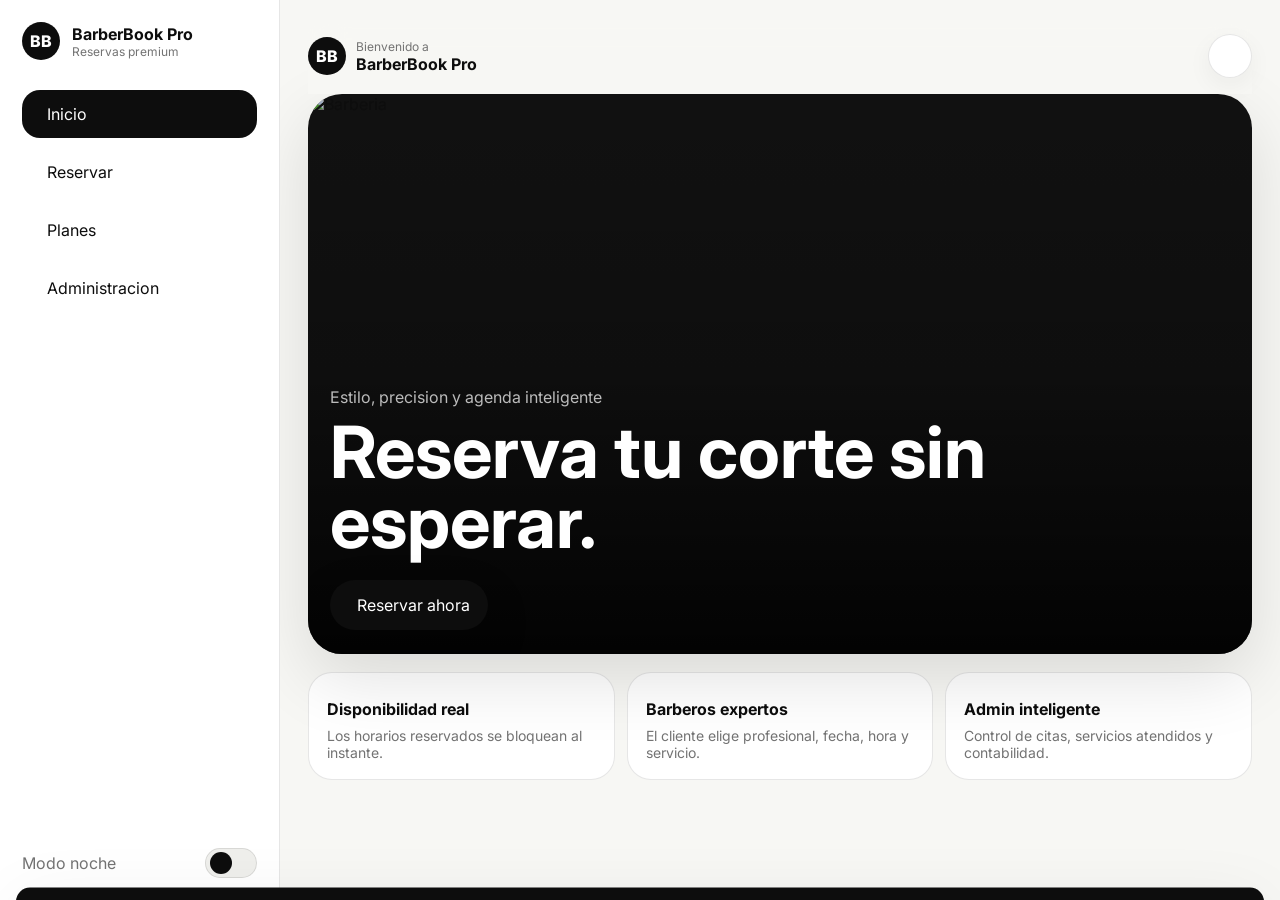
==== index.html @ 41a60caa "Add files via upload" ====
<!doctype html>
<html lang="es">
  <head>
    <meta charset="UTF-8" />
    <meta name="viewport" content="width=device-width, initial-scale=1.0" />
    <title>BarberBook Pro</title>
    <link rel="preconnect" href="https://fonts.googleapis.com" />
    <link rel="preconnect" href="https://fonts.gstatic.com" crossorigin />
    <link href="https://fonts.googleapis.com/css2?family=Inter:wght@400;500;600;700;800&display=swap" rel="stylesheet" />
    <link rel="stylesheet" href="styles.css" />
  </head>
  <body>
    <div class="app-shell">
      <aside class="side-menu" id="sideMenu" aria-label="Menu principal">
        <div class="brand-row">
          <div class="brand-mark" id="menuLogo">BB</div>
          <div>
            <strong id="menuShopName">BarberBook Pro</strong>
            <span>Reservas premium</span>
          </div>
        </div>
        <nav class="nav-panel active" id="mainNav">
          <button class="menu-link active" data-view="home"><i data-lucide="home"></i><span>Inicio</span></button>
          <button class="menu-link" data-view="booking"><i data-lucide="calendar-check"></i><span>Reservar</span></button>
          <button class="menu-link" data-view="plans"><i data-lucide="gem"></i><span>Planes</span></button>
          <button class="menu-link" data-view="admin"><i data-lucide="layout-dashboard"></i><span>Administracion</span></button>
        </nav>
        <nav class="nav-panel admin-nav" id="adminNav">
          <button class="menu-link back-link" id="backFromAdmin" type="button"><i data-lucide="arrow-left"></i><span>Regresar</span></button>
          <button class="admin-tab active" data-admin="dashboard"><i data-lucide="activity"></i><span>Resumen</span></button>
          <button class="admin-tab" data-admin="appointments"><i data-lucide="calendar-days"></i><span>Citas</span></button>
          <button class="admin-tab" data-admin="professionals"><i data-lucide="users"></i><span>Profesionales</span></button>
          <button class="admin-tab" data-admin="services"><i data-lucide="scissors"></i><span>Servicios</span></button>
          <button class="admin-tab" data-admin="branding"><i data-lucide="paintbrush"></i><span>Personalizacion</span></button>
        </nav>
        <div class="theme-box">
          <span>Modo noche</span>
          <label class="switch">
            <input id="themeToggle" type="checkbox" />
            <b></b>
          </label>
        </div>
      </aside>

      <div class="overlay" id="overlay"></div>

      <main class="main">
        <header class="topbar">
          <button class="icon-btn" id="openMenu" aria-label="Abrir menu"><i data-lucide="menu"></i></button>
          <div class="top-brand">
            <div class="mini-logo" id="topLogo">BB</div>
            <div>
              <span>Bienvenido a</span>
              <strong id="topShopName">BarberBook Pro</strong>
            </div>
          </div>
          <button class="icon-btn" id="goAdmin" aria-label="Administracion"><i data-lucide="bell"></i><em id="notifDot"></em></button>
        </header>

        <section class="view active" id="homeView">
          <div class="hero">
            <img id="heroImage" src="https://images.unsplash.com/photo-1621605815971-fbc98d665033?auto=format&fit=crop&w=1100&q=80" alt="Barberia" />
            <div class="hero-content">
              <p id="heroKicker">Estilo, precision y agenda inteligente</p>
              <h1 id="heroTitle">Reserva tu corte sin esperar.</h1>
              <button class="pill-btn primary" data-view="booking"><i data-lucide="scissors"></i>Reservar ahora</button>
            </div>
          </div>

          <div class="quick-grid">
            <article>
              <i data-lucide="clock-3"></i>
              <strong>Disponibilidad real</strong>
              <span>Los horarios reservados se bloquean al instante.</span>
            </article>
            <article>
              <i data-lucide="user-round-check"></i>
              <strong>Barberos expertos</strong>
              <span>El cliente elige profesional, fecha, hora y servicio.</span>
            </article>
            <article>
              <i data-lucide="chart-no-axes-combined"></i>
              <strong>Admin inteligente</strong>
              <span>Control de citas, servicios atendidos y contabilidad.</span>
            </article>
          </div>

        </section>

        <section class="view" id="bookingView">
          <div class="section-head">
            <div>
              <span>Reserva mobile-first</span>
              <h2>Agenda tu cita</h2>
            </div>
            <button class="ghost-btn" id="resetBooking"><i data-lucide="rotate-ccw"></i>Reiniciar</button>
          </div>

          <div class="stepper" id="stepper">
            <span class="done">1</span><span>2</span><span>3</span><span>4</span>
          </div>

          <div class="booking-panel">
            <div class="booking-step active" data-step="1">
              <h3>Elige tu barbero</h3>
              <div class="barber-list" id="barberList"></div>
            </div>

            <div class="booking-step" data-step="2">
              <h3>Elige fecha y hora disponible</h3>
              <div class="date-strip" id="dateStrip"></div>
              <div class="time-grid" id="timeGrid"></div>
            </div>

            <div class="booking-step" data-step="3">
              <h3>Selecciona el servicio</h3>
              <div class="service-list" id="serviceList"></div>
            </div>

            <div class="booking-step" data-step="4">
              <h3>Confirma tus datos</h3>
              <form class="client-form" id="bookingForm">
                <label>Nombre completo<input id="customerName" required autocomplete="name" /></label>
                <label>Numero de celular<input id="customerPhone" required autocomplete="tel" inputmode="tel" /></label>
                <button class="pill-btn primary wide" type="submit"><i data-lucide="calendar-check"></i>Confirmar reserva</button>
              </form>
              <div class="summary-card" id="bookingSummary"></div>
            </div>
          </div>
          <div class="booking-actions">
            <button class="ghost-btn" id="prevStep" type="button"><i data-lucide="arrow-left"></i>Atras</button>
            <button class="pill-btn primary" id="nextStep" type="button">Continuar<i data-lucide="arrow-right"></i></button>
          </div>
        </section>

        <section class="view" id="plansView">
          <section class="plans-section premium-plans">
            <div class="section-head">
              <div>
                <span>Planes para barberias</span>
                <h2>Elige como quieres crecer</h2>
              </div>
            </div>
            <div class="plans-grid">
              <article class="plan-card platinum">
                <div class="plan-badge">Platino mensual</div>
                <div class="plan-top">
                  <span>Mensual</span>
                  <strong>$120.000 COP</strong>
                  <small>por mes</small>
                </div>
                <p>Ideal para empezar rapido, validar el sistema y mantener soporte continuo sin una inversion alta inicial.</p>
                <ul>
                  <li>Reservas online con bloqueo automatico.</li>
                  <li>Panel administrativo responsive.</li>
                  <li>Personalizacion de nombre, logo e imagenes.</li>
                  <li>Actualizaciones y mejoras incluidas.</li>
                </ul>
                <button class="pill-btn primary wide"><i data-lucide="credit-card"></i>Elegir mensual</button>
              </article>
              <article class="plan-card gold featured">
                <div class="plan-badge">Oro premium</div>
                <div class="plan-top">
                  <span>Pago unico</span>
                  <strong>$2.200.000 COP</strong>
                  <small>licencia de implementacion</small>
                </div>
                <p>Para barberias que quieren una presencia propia, mas solida y con mayor sensacion de producto exclusivo.</p>
                <ul>
                  <li>Implementacion personalizada para la marca.</li>
                  <li>Base Supabase configurada y lista para operar.</li>
                  <li>Experiencia premium con modo claro y noche.</li>
                  <li>Mayor control del sistema y entrega completa.</li>
                </ul>
                <button class="pill-btn primary wide"><i data-lucide="gem"></i>Elegir pago unico</button>
              </article>
            </div>
          </section>
        </section>

        <section class="view" id="adminView">
          <div class="admin-layout">
            <div class="admin-content">
              <form class="panel admin-login" id="adminLoginForm">
                <h3>Acceso administrador</h3>
                <label>Email<input id="adminEmail" type="email" autocomplete="email" /></label>
                <label>Contrasena
                  <span class="password-field">
                    <input id="adminPassword" type="password" autocomplete="current-password" />
                    <button class="password-toggle" id="toggleAdminPassword" type="button" aria-label="Ver contrasena"><i data-lucide="eye"></i></button>
                  </span>
                </label>
                <button class="pill-btn primary" type="submit"><i data-lucide="log-in"></i>Entrar</button>
                <button class="ghost-btn" id="adminLogout" type="button"><i data-lucide="log-out"></i>Salir</button>
                <p class="auth-hint" id="adminAuthHint"></p>
              </form>
              <div class="admin-lock panel" id="adminLock">
                <i data-lucide="lock-keyhole"></i>
                <strong>Crea el jefe o inicia sesion</strong>
                <span>Si esta barberia aun no tiene jefe, este formulario crea el primero. Si ya existe, solo permite iniciar sesion.</span>
              </div>

              <div class="admin-secure" id="adminSecure">
              <div class="admin-screen active" id="dashboardAdmin">
                <div class="panel dashboard-filters">
                  <div class="panel-head">
                    <div>
                      <span>Rango contable</span>
                      <h3>Resumen financiero</h3>
                    </div>
                  </div>
                  <div class="admin-tools accounting-tools">
                    <select id="accountingRange">
                      <option value="today">Hoy</option>
                      <option value="yesterday">Ayer</option>
                      <option value="7">Ultimos 7 dias</option>
                      <option value="15">Ultimos 15 dias</option>
                      <option value="month">Este mes</option>
                      <option value="year">Este ano</option>
                      <option value="custom">Dia especifico</option>
                    </select>
                    <input id="accountingDate" type="date" />
                    <select id="accountingFilter"></select>
                  </div>
                </div>
                <div class="metrics" id="metrics"></div>
                <div class="panel">
                  <div class="panel-head">
                    <h3>Contabilidad por barbero</h3>
                  </div>
                  <div class="table-wrap">
                    <table>
                      <thead><tr><th>Barbero</th><th>Atendidas</th><th>Ingresos</th><th>Descuentos</th><th>Liquidado</th><th>Neto</th><th>Acciones</th></tr></thead>
                      <tbody id="accountingRows"></tbody>
                    </table>
                  </div>
                </div>
              </div>

              <div class="admin-screen" id="appointmentsAdmin">
                <div class="panel">
                  <div class="panel-head">
                    <h3>Citas agendadas</h3>
                    <button class="ghost-btn" id="seedNotification"><i data-lucide="sparkles"></i>Simular notificacion</button>
                  </div>
                  <div class="admin-tools">
                    <label class="search-field"><i data-lucide="search"></i><input id="appointmentSearch" placeholder="Buscar cliente, celular o servicio" /></label>
                    <select id="appointmentProfessionalFilter"></select>
                    <select id="appointmentStatusFilter"></select>
                    <span class="tool-pill" id="appointmentCount"><i data-lucide="star"></i>0 citas</span>
                  </div>
                  <div class="appointment-list" id="appointmentList"></div>
                </div>
              </div>

              <div class="admin-screen" id="professionalsAdmin">
                <div class="panel-head admin-module-head">
                  <div>
                    <span>Equipo y disponibilidad</span>
                    <h3>Profesionales</h3>
                  </div>
                  <button class="pill-btn primary" id="openProfessionalModal" type="button"><i data-lucide="user-plus"></i>Agregar profesional</button>
                </div>
                <div class="admin-tools">
                  <label class="search-field"><i data-lucide="search"></i><input id="professionalSearch" placeholder="Buscar profesional o especialidad" /></label>
                  <span class="tool-pill" id="professionalCount">0 activos</span>
                </div>
                <div class="data-list" id="professionalRows"></div>
              </div>

              <div class="admin-screen" id="servicesAdmin">
                <div class="panel-head admin-module-head">
                  <div>
                    <span>Catalogo premium</span>
                    <h3>Servicios</h3>
                  </div>
                  <button class="pill-btn primary" id="openServiceModal" type="button"><i data-lucide="plus"></i>Agregar servicio</button>
                </div>
                <div class="admin-tools">
                  <label class="search-field"><i data-lucide="search"></i><input id="serviceSearch" placeholder="Buscar servicio o precio" /></label>
                  <span class="tool-pill" id="serviceCount">0 servicios</span>
                </div>
                <div class="data-list" id="serviceRows"></div>
              </div>

              <div class="admin-screen" id="brandingAdmin">
                <form class="panel form-grid" id="brandingForm">
                  <h3>Personalizar barberia alquilada</h3>
                  <label>Nombre de barberia<input id="brandName" required /></label>
                  <label>Texto principal<input id="brandHeroTitle" required /></label>
                  <label class="file-drop brand-file"><input id="brandLogoFile" type="file" accept="image/*" /><span><img id="brandLogoPreview" alt="Preview logo" /><i data-lucide="badge-info"></i><b>Subir logo</b><small>PNG, JPG o WebP</small></span></label>
                  <label class="file-drop brand-file wide-preview"><input id="brandHeroFile" type="file" accept="image/*" /><span><img id="brandHeroPreview" alt="Preview portada" /><i data-lucide="image-plus"></i><b>Subir portada</b><small>Imagen principal de la barberia</small></span></label>
                  <label class="file-drop brand-file wide-preview"><input id="brandPromoFile" type="file" accept="image/*" /><span><img id="brandPromoPreview" alt="Preview promo" /><i data-lucide="sparkles"></i><b>Subir promo</b><small>Banner para campanas</small></span></label>
                  <button class="pill-btn primary" type="submit"><i data-lucide="upload-cloud"></i>Guardar personalizacion</button>
                </form>
                <div class="upload-map">
                  <article><i data-lucide="badge-info"></i><strong>Logo</strong><span>Aparece en barra superior, menu lateral y pantalla inicial.</span></article>
                  <article><i data-lucide="image"></i><strong>Portada</strong><span>Imagen grande del inicio, ideal para mostrar el ambiente.</span></article>
                  <article><i data-lucide="badge-percent"></i><strong>Promo</strong><span>Reservada para banners y campanas futuras.</span></article>
                </div>
              </div>
              </div>
            </div>
          </div>
        </section>

        <div class="toast" id="toast"></div>
        <div class="reservation-alert" id="reservationAlert">
          <div>
            <span>Nueva reserva</span>
            <strong id="reservationAlertTitle">Cita recibida</strong>
          </div>
          <button class="ghost-btn" id="viewNewReservation" type="button"><i data-lucide="eye"></i>Ver reserva</button>
          <button class="icon-btn" id="stopReservationAlert" type="button" aria-label="Detener alerta"><i data-lucide="bell-off"></i></button>
        </div>
        <div class="loader-layer" id="loaderLayer">
          <div class="loader-card">
            <span class="loader-ring"></span>
            <strong>Guardando reserva</strong>
            <small>Estamos bloqueando tu horario en tiempo real.</small>
          </div>
        </div>
        <div class="success-layer" id="successLayer">
          <div class="success-card">
            <span class="success-check"><i data-lucide="check"></i></span>
            <strong>Reserva confirmada</strong>
            <small>Tu cita quedo agendada correctamente.</small>
            <button class="pill-btn primary" id="closeSuccess" type="button">Listo</button>
          </div>
        </div>
        <div class="success-layer" id="conflictLayer">
          <div class="success-card conflict-card">
            <span class="success-check conflict-icon"><i data-lucide="clock-alert"></i></span>
            <strong>Horario reservado</strong>
            <small>Lo sentimos, ese horario acaba de ser reservado por otro cliente en este mismo momento.</small>
            <button class="pill-btn primary" id="closeConflict" type="button">Elegir otro horario</button>
          </div>
        </div>
        <div class="modal-layer" id="professionalModal">
          <form class="modal-card form-grid" id="professionalForm">
            <div class="modal-head">
              <div><span>Profesional</span><h3 id="professionalModalTitle">Agregar profesional</h3></div>
              <button class="icon-btn" type="button" data-close-modal="professionalModal" aria-label="Cerrar"><i data-lucide="x"></i></button>
            </div>
            <input type="hidden" id="professionalId" />
            <label>Nombre<input id="professionalName" required /></label>
            <label>Especialidad<input id="professionalRole" required /></label>
            <label class="file-drop"><input id="professionalPhotoFile" type="file" accept="image/*" /><span><i data-lucide="camera"></i><b>Subir foto</b><small>Desde tu computador</small></span></label>
            <label>Foto URL<input id="professionalPhoto" placeholder="Opcional si no subes archivo" /></label>
            <div class="availability-box">
              <strong>Dias disponibles</strong>
              <div class="weekday-grid" id="professionalWeekdays">
                <label><input type="checkbox" value="1" checked />Lun</label>
                <label><input type="checkbox" value="2" checked />Mar</label>
                <label><input type="checkbox" value="3" checked />Mie</label>
                <label><input type="checkbox" value="4" checked />Jue</label>
                <label><input type="checkbox" value="5" checked />Vie</label>
                <label><input type="checkbox" value="6" checked />Sab</label>
                <label><input type="checkbox" value="0" />Dom</label>
              </div>
            </div>
            <label>Hora inicio<input id="professionalStartTime" type="time" value="09:00" required /></label>
            <label>Hora fin<input id="professionalEndTime" type="time" value="18:30" required /></label>
            <button class="pill-btn primary" type="submit"><i data-lucide="save"></i>Guardar profesional</button>
          </form>
        </div>
        <div class="modal-layer" id="serviceModal">
          <form class="modal-card form-grid" id="serviceForm">
            <div class="modal-head">
              <div><span>Servicio</span><h3 id="serviceModalTitle">Agregar servicio</h3></div>
              <button class="icon-btn" type="button" data-close-modal="serviceModal" aria-label="Cerrar"><i data-lucide="x"></i></button>
            </div>
            <input type="hidden" id="serviceId" />
            <label>Servicio<input id="serviceName" required /></label>
            <label>Duracion minutos<input id="serviceDuration" type="number" min="10" step="5" required /></label>
            <label>Precio COP<input id="servicePrice" type="number" min="0" step="1000" required /></label>
            <button class="pill-btn primary" type="submit"><i data-lucide="save"></i>Guardar servicio</button>
          </form>
        </div>
        <div class="modal-layer" id="appointmentDetailModal">
          <div class="modal-card appointment-detail-card">
            <div class="modal-head">
              <div><span>Detalle de reserva</span><h3 id="appointmentDetailTitle">Servicio agendado</h3></div>
              <button class="icon-btn" type="button" data-close-modal="appointmentDetailModal" aria-label="Cerrar"><i data-lucide="x"></i></button>
            </div>
            <div id="appointmentDetailBody"></div>
          </div>
        </div>
        <div class="modal-layer" id="settlementModal">
          <form class="modal-card form-grid settlement-card" id="settlementForm">
            <div class="modal-head">
              <div><span>Cuenta del barbero</span><h3 id="settlementTitle">Registrar movimiento</h3></div>
              <button class="icon-btn" type="button" data-close-modal="settlementModal" aria-label="Cerrar"><i data-lucide="x"></i></button>
            </div>
            <input type="hidden" id="settlementProfessionalId" />
            <input type="hidden" id="settlementType" />
            <div class="settlement-summary" id="settlementSummary"></div>
            <label>Monto COP<input id="settlementAmount" type="number" min="0" step="1000" required /></label>
            <label>Nota<input id="settlementNote" placeholder="Motivo del descuento o liquidacion" /></label>
            <button class="pill-btn primary" type="submit"><i data-lucide="save"></i>Guardar movimiento</button>
          </form>
        </div>
      </main>
    </div>

    <script src="https://unpkg.com/@supabase/supabase-js@2"></script>
    <script src="https://unpkg.com/lucide@latest"></script>
    <script src="app.js"></script>
  </body>
</html>
---- styles.css ----
:root {
  color-scheme: light;
  --bg: #f7f7f4;
  --panel: #ffffff;
  --panel-2: #efefec;
  --text: #0d0d0d;
  --muted: #737373;
  --line: rgba(13, 13, 13, 0.1);
  --accent: #0d0d0d;
  --accent-text: #ffffff;
  --danger: #e5484d;
  --ok: #16a34a;
  --premium: #10b981;
  --shadow: 0 24px 70px rgba(0, 0, 0, 0.12);
}

[data-theme="dark"] {
  color-scheme: dark;
  --bg: #070707;
  --panel: #101010;
  --panel-2: #191919;
  --text: #f8f8f4;
  --muted: #a6a6a6;
  --line: rgba(255, 255, 255, 0.11);
  --accent: #ffffff;
  --accent-text: #090909;
  --shadow: 0 24px 70px rgba(0, 0, 0, 0.45);
  --premium: #34d399;
}

* { box-sizing: border-box; }
html { scroll-behavior: smooth; }
body {
  margin: 0;
  font-family: Inter, system-ui, -apple-system, Segoe UI, sans-serif;
  background: var(--bg);
  color: var(--text);
  overflow-x: hidden;
}

body.client-page [data-view="admin"],
body.client-page #adminView,
body.client-page #adminNav,
body.client-page #reservationAlert {
  display: none !important;
}

body.admin-page #homeView,
body.admin-page #bookingView,
body.admin-page #plansView,
body.admin-page #mainNav,
body.admin-page #adminLoginForm,
body.admin-page #adminLock {
  display: none !important;
}

body.admin-page #adminNav {
  display: grid !important;
  opacity: 1;
  transform: none;
  pointer-events: auto;
}

button, input, select { font: inherit; }
button { cursor: pointer; }
img { max-width: 100%; display: block; }

.app-shell { min-height: 100vh; }
.main {
  min-height: 100vh;
  padding: 16px;
  transition: transform 0.35s ease;
  min-width: 0;
}

.topbar {
  position: sticky;
  top: 0;
  z-index: 20;
  display: flex;
  align-items: center;
  justify-content: space-between;
  padding: 10px 0 16px;
  background: color-mix(in srgb, var(--bg) 88%, transparent);
  backdrop-filter: blur(18px);
  min-width: 0;
}

.top-brand { display: flex; gap: 10px; align-items: center; min-width: 0; }
.top-brand span, .brand-row span, .section-head span, .admin-title span { display: block; color: var(--muted); font-size: 12px; }
.top-brand strong, .brand-row strong { display: block; white-space: nowrap; overflow: hidden; text-overflow: ellipsis; max-width: 190px; }

.mini-logo, .brand-mark {
  width: 38px;
  height: 38px;
  border-radius: 50%;
  display: grid;
  place-items: center;
  background: var(--accent);
  color: var(--accent-text);
  font-weight: 800;
  overflow: hidden;
}
.mini-logo img, .brand-mark img { width: 100%; height: 100%; object-fit: cover; }

.icon-btn {
  width: 44px;
  height: 44px;
  border: 1px solid var(--line);
  border-radius: 50%;
  background: var(--panel);
  color: var(--text);
  display: grid;
  place-items: center;
  position: relative;
  box-shadow: 0 8px 25px rgba(0, 0, 0, 0.05);
}
.icon-btn em {
  position: absolute;
  right: 9px;
  top: 9px;
  width: 8px;
  height: 8px;
  border-radius: 50%;
  background: var(--danger);
  display: none;
}
.icon-btn.has-alert em { display: block; }

.side-menu {
  position: fixed;
  inset: 0 auto 0 0;
  z-index: 50;
  width: min(84vw, 330px);
  padding: 22px;
  background: var(--panel);
  border-right: 1px solid var(--line);
  transform: translateX(-105%);
  transition: transform 0.38s cubic-bezier(.2,.9,.2,1);
  box-shadow: var(--shadow);
}
.side-menu.open { transform: translateX(0); }
.brand-row { display: flex; gap: 12px; align-items: center; margin-bottom: 30px; }
.side-menu nav { display: grid; gap: 10px; }
.nav-panel {
  grid-template-columns: 1fr;
  opacity: 0;
  transform: translateY(8px);
  pointer-events: none;
  transition: opacity .28s ease, transform .28s ease;
  display: none !important;
}
.nav-panel.active {
  display: grid !important;
  opacity: 1;
  transform: none;
  pointer-events: auto;
  animation: navFade .28s ease both;
}
@keyframes navFade {
  from { opacity: 0; transform: translateY(8px); }
  to { opacity: 1; transform: none; }
}
.back-link {
  border-color: var(--line);
  margin-bottom: 10px;
}
.menu-link, .admin-tab {
  min-height: 48px;
  border: 1px solid transparent;
  border-radius: 18px;
  background: transparent;
  color: var(--text);
  display: flex;
  align-items: center;
  gap: 10px;
  padding: 0 14px;
  transition: transform .2s ease, background .2s ease, border-color .2s ease;
}
.menu-link:hover, .admin-tab:hover { transform: translateX(3px); background: var(--panel-2); }
.menu-link.active, .admin-tab.active { background: var(--accent); color: var(--accent-text); }
.theme-box {
  position: absolute;
  left: 22px;
  right: 22px;
  bottom: 22px;
  display: flex;
  align-items: center;
  justify-content: space-between;
  color: var(--muted);
}
.switch input { display: none; }
.switch b {
  width: 52px;
  height: 30px;
  border-radius: 99px;
  display: block;
  background: var(--panel-2);
  border: 1px solid var(--line);
  position: relative;
}
.switch b::after {
  content: "";
  position: absolute;
  width: 22px;
  height: 22px;
  border-radius: 50%;
  top: 3px;
  left: 4px;
  background: var(--accent);
  transition: transform .25s ease;
}
.switch input:checked + b::after { transform: translateX(20px); }
.overlay {
  position: fixed;
  inset: 0;
  z-index: 40;
  background: rgba(0, 0, 0, .4);
  opacity: 0;
  pointer-events: none;
  transition: opacity .25s ease;
}
.overlay.show { opacity: 1; pointer-events: auto; }

.view { display: none; animation: rise .42s ease both; }
.view.active { display: block; }
@keyframes rise { from { opacity: 0; transform: translateY(12px); } to { opacity: 1; transform: none; } }

.hero {
  min-height: min(68vh, 680px);
  border-radius: 34px;
  overflow: hidden;
  position: relative;
  background: #111;
  box-shadow: var(--shadow);
}
.hero img { width: 100%; height: 100%; min-height: min(68vh, 680px); object-fit: cover; opacity: .78; }
.hero::after {
  content: "";
  position: absolute;
  inset: 0;
  background: linear-gradient(to top, rgba(0,0,0,.84), rgba(0,0,0,.18), transparent);
}
.hero-content {
  position: absolute;
  z-index: 2;
  left: 22px;
  right: 22px;
  bottom: 24px;
  color: #fff;
}
.hero-content p { margin: 0 0 10px; color: rgba(255,255,255,.72); }
.hero h1 { font-size: clamp(38px, 12vw, 72px); line-height: .98; margin: 0 0 22px; letter-spacing: 0; max-width: 680px; }

.pill-btn, .ghost-btn {
  min-height: 50px;
  border: 0;
  border-radius: 999px;
  padding: 0 18px;
  display: inline-flex;
  align-items: center;
  justify-content: center;
  gap: 9px;
  transition: transform .2s ease, box-shadow .2s ease, opacity .2s ease;
  white-space: nowrap;
}
.pill-btn:hover, .ghost-btn:hover, .icon-btn:hover { transform: translateY(-2px); }
.pill-btn.primary { background: var(--accent); color: var(--accent-text); box-shadow: 0 18px 45px rgba(0,0,0,.18); }
.ghost-btn { background: var(--panel); color: var(--text); border: 1px solid var(--line); }
.wide { width: 100%; }

.quick-grid {
  display: grid;
  gap: 12px;
  margin: 18px 0;
}
.quick-grid article, .panel, .booking-panel, .upload-map article, .summary-card, .plan-card {
  background: var(--panel);
  border: 1px solid var(--line);
  border-radius: 24px;
  padding: 18px;
}
.quick-grid article {
  display: grid;
  gap: 8px;
}
.quick-grid i { color: var(--muted); }
.quick-grid span, .summary-card, .data-list span, .appointment-list span { color: var(--muted); font-size: 14px; }

.section-head, .panel-head {
  display: flex;
  align-items: center;
  justify-content: space-between;
  gap: 12px;
  margin-bottom: 16px;
}
h2, h3 { margin: 0; letter-spacing: 0; }
h2 { font-size: clamp(28px, 7vw, 46px); }
h3 { font-size: 18px; }

.plans-section {
  margin: 28px 0 8px;
}
.premium-plans {
  min-height: calc(100vh - 120px);
  border: 1px solid rgba(70, 110, 255, .28);
  border-radius: 34px;
  padding: clamp(18px, 4vw, 34px);
  background:
    radial-gradient(circle at 18% -8%, rgba(0, 229, 255, .22), transparent 30%),
    radial-gradient(circle at 100% 12%, rgba(124, 58, 237, .26), transparent 28%),
    linear-gradient(135deg, #070b22, #0b102d 48%, #050712);
  box-shadow: 0 34px 110px rgba(0, 0, 0, .34);
  overflow: hidden;
  position: relative;
  color: #f8fafc;
}
.premium-plans::before {
  content: "";
  position: absolute;
  inset: 0;
  background-image:
    linear-gradient(rgba(88, 166, 255, .1) 1px, transparent 1px),
    linear-gradient(90deg, rgba(88, 166, 255, .1) 1px, transparent 1px);
  background-size: 46px 46px;
  mask-image: radial-gradient(circle at 50% 20%, black, transparent 68%);
  pointer-events: none;
}
.premium-plans > * {
  position: relative;
}
.plans-grid {
  display: grid;
  gap: 18px;
}
.plan-card {
  position: relative;
  display: grid;
  gap: 16px;
  overflow: hidden;
  isolation: isolate;
  min-height: 520px;
  align-content: start;
  padding: clamp(20px, 4vw, 30px);
  background: linear-gradient(180deg, rgba(17, 25, 64, .94), rgba(9, 14, 39, .96));
  color: #f8fafc;
  border-width: 1px;
  transform-style: preserve-3d;
}
.plan-card::before {
  content: "";
  position: absolute;
  inset: -2px;
  z-index: -1;
  opacity: .78;
}
.plan-card::after {
  content: "";
  position: absolute;
  top: -45%;
  left: -35%;
  width: 55%;
  height: 190%;
  background: linear-gradient(115deg, transparent, rgba(255,255,255,.38), transparent);
  transform: rotate(12deg);
  animation: shine 5.5s ease-in-out infinite;
  pointer-events: none;
}
.plan-card.featured {
  background: linear-gradient(180deg, rgba(38, 56, 138, .98), rgba(14, 22, 62, .98));
  color: #f8fafc;
  transform: translateY(-10px);
}
.plan-card.platinum {
  border-color: rgba(34, 211, 238, .38);
  box-shadow: 0 24px 80px rgba(34, 211, 238, .2), 0 0 0 1px rgba(34, 211, 238, .12), inset 0 1px 0 rgba(255,255,255,.16);
}
.plan-card.platinum::before {
  background: radial-gradient(circle at 20% 0%, rgba(34, 211, 238, .24), transparent 34%),
    linear-gradient(135deg, rgba(17, 25, 64, .92), rgba(9, 14, 39, .98));
}
.plan-card.gold {
  border-color: rgba(250, 204, 21, .72);
  box-shadow: 0 34px 120px rgba(234, 179, 8, .48), 0 0 0 1px rgba(250, 204, 21, .16), inset 0 1px 0 rgba(255,255,255,.22);
}
.plan-card.gold::before {
  background: radial-gradient(circle at 20% 0%, rgba(253, 224, 71, .36), transparent 34%),
    linear-gradient(135deg, rgba(120, 80, 5, .92), rgba(17, 17, 17, .98));
}
@keyframes shine {
  0%, 55% { transform: translateX(-25%) rotate(12deg); opacity: 0; }
  70% { opacity: .85; }
  100% { transform: translateX(260%) rotate(12deg); opacity: 0; }
}
.plan-top {
  display: grid;
  gap: 5px;
}
.plan-top span, .plan-top small, .plan-card p, .plan-card li {
  color: rgba(226, 232, 240, .76);
}
.plan-card.featured .plan-top span,
.plan-card.featured .plan-top small,
.plan-card.featured p,
.plan-card.featured li {
  color: rgba(248, 250, 252, .78);
}
.plan-top strong {
  font-size: clamp(34px, 7vw, 58px);
  line-height: 1;
  overflow-wrap: anywhere;
}
.plan-card p {
  margin: 0;
  line-height: 1.55;
}
.plan-card ul {
  display: grid;
  gap: 10px;
  margin: 0;
  padding-left: 18px;
}
.plan-badge {
  justify-self: start;
  border: 1px solid rgba(34, 211, 238, .72);
  border-radius: 999px;
  padding: 7px 13px;
  font-size: 12px;
  color: #67e8f9;
  letter-spacing: .18em;
  text-transform: uppercase;
  box-shadow: 0 0 24px rgba(34, 211, 238, .18);
}
.plan-card.featured .pill-btn.primary {
  background: #d9f99d;
  color: #10200a;
}
.plan-card.platinum .pill-btn.primary {
  background: #1d4ed8;
  color: #fff;
}

.stepper {
  display: grid;
  grid-template-columns: repeat(4, 1fr);
  gap: 8px;
  margin-bottom: 14px;
}
.stepper span {
  height: 7px;
  border-radius: 99px;
  text-indent: -999px;
  overflow: hidden;
  background: var(--panel-2);
}
.stepper span.done { background: var(--accent); }
.booking-panel { min-height: 470px; }
.booking-step { display: none; }
.booking-step.active { display: block; animation: rise .32s ease both; }
.barber-list, .service-list, .data-list, .appointment-list { display: grid; gap: 12px; margin-top: 16px; }
.barber-card, .service-card, .data-row, .appointment-card {
  border: 1px solid var(--line);
  background: var(--panel-2);
  border-radius: 22px;
  padding: 14px;
  display: flex;
  align-items: center;
  gap: 12px;
}
.barber-card.selected, .service-card.selected, .time-btn.selected, .date-btn.selected { outline: 2px solid var(--accent); }
.barber-card .rating-star {
  margin-left: 3px;
}
.barber-card img {
  width: 64px;
  height: 64px;
  border-radius: 18px;
  object-fit: cover;
}
.barber-card div, .service-card div, .data-row div, .appointment-card div { flex: 1; min-width: 0; }
.barber-card strong, .service-card strong, .data-row strong { display: block; }
.round-action {
  width: 40px;
  height: 40px;
  border-radius: 50%;
  border: 0;
  display: grid;
  place-items: center;
  background: var(--accent);
  color: var(--accent-text);
}
.date-strip {
  display: grid;
  grid-auto-flow: column;
  grid-auto-columns: 76px;
  gap: 10px;
  overflow-x: auto;
  padding: 14px 0;
}
.date-btn, .time-btn {
  border: 1px solid var(--line);
  background: var(--panel-2);
  color: var(--text);
  border-radius: 18px;
  min-height: 70px;
  display: grid;
  place-items: center;
  gap: 2px;
  position: relative;
  overflow: hidden;
  transition: transform .2s ease, border-color .2s ease, background .2s ease, box-shadow .2s ease;
}
.date-btn:hover, .time-btn:hover {
  transform: translateY(-2px);
  border-color: color-mix(in srgb, var(--accent) 30%, var(--line));
}
.date-btn.selected, .time-btn.selected {
  background: var(--accent);
  color: var(--accent-text);
  border-color: var(--accent);
  box-shadow: 0 18px 45px rgba(0, 0, 0, .18);
  animation: selectedPop .28s ease both;
}
.date-btn:disabled {
  opacity: .45;
  cursor: not-allowed;
  background:
    linear-gradient(135deg, color-mix(in srgb, var(--panel-2) 92%, transparent), color-mix(in srgb, var(--panel) 86%, transparent));
  border-style: dashed;
}
.date-btn.selected small, .time-btn.selected small {
  color: color-mix(in srgb, var(--accent-text) 74%, transparent);
}
@keyframes selectedPop {
  0% { transform: scale(.96); }
  70% { transform: scale(1.025); }
  100% { transform: scale(1); }
}
.date-btn b { font-size: 20px; }
.date-btn small, .time-btn small { color: var(--muted); }
.time-grid {
  display: grid;
  grid-template-columns: repeat(3, 1fr);
  gap: 10px;
  margin-top: 10px;
}
.time-btn { min-height: 48px; }
.time-btn:disabled {
  opacity: .38;
  cursor: not-allowed;
}
.client-form, .form-grid { display: grid; gap: 12px; }
label { display: grid; gap: 7px; color: var(--muted); font-size: 13px; }
.file-drop {
  cursor: pointer;
  position: relative;
}
.file-drop input {
  width: 1px;
  height: 1px;
  opacity: 0;
  position: absolute;
  pointer-events: none;
}
.file-drop span {
  position: relative;
  min-height: 112px;
  border: 1px solid color-mix(in srgb, var(--accent) 18%, var(--line));
  border-radius: 22px;
  background:
    linear-gradient(135deg, color-mix(in srgb, var(--panel) 88%, transparent), color-mix(in srgb, var(--panel-2) 90%, transparent)),
    radial-gradient(circle at 20% 0%, rgba(255,255,255,.34), transparent 35%);
  display: grid;
  align-content: center;
  gap: 6px;
  padding: 18px;
  color: var(--text);
  transition: transform .2s ease, border-color .2s ease, box-shadow .2s ease;
}
.file-drop:hover span {
  transform: translateY(-2px);
  border-color: color-mix(in srgb, var(--accent) 48%, var(--line));
  box-shadow: 0 20px 55px rgba(0,0,0,.1);
}
.file-drop b { font-size: 15px; }
.file-drop small { color: var(--muted); }
.brand-file span {
  min-height: 140px;
  overflow: hidden;
}
.brand-file img {
  position: absolute;
  inset: 0;
  width: 100%;
  height: 100%;
  object-fit: cover;
  opacity: 0;
  transform: scale(1.03);
  transition: opacity .25s ease, transform .35s ease;
}
.brand-file.has-preview img {
  opacity: .78;
  transform: scale(1);
}
.brand-file.has-preview span::after {
  content: "";
  position: absolute;
  inset: 0;
  background: linear-gradient(90deg, rgba(0,0,0,.58), rgba(0,0,0,.18));
}
.brand-file i,
.brand-file b,
.brand-file small {
  position: relative;
  z-index: 1;
}
.brand-file.has-preview i,
.brand-file.has-preview b,
.brand-file.has-preview small {
  color: #fff;
  text-shadow: 0 2px 16px rgba(0,0,0,.45);
}
.brand-file.wide-preview span {
  min-height: 140px;
}
button:disabled {
  opacity: .45;
  cursor: not-allowed;
  transform: none;
}
input, select {
  width: 100%;
  min-width: 0;
  min-height: 48px;
  border: 1px solid var(--line);
  border-radius: 16px;
  background: var(--panel-2);
  color: var(--text);
  padding: 0 14px;
}
.password-field {
  position: relative;
  display: block;
}
.password-field input {
  padding-right: 54px;
}
.password-toggle {
  position: absolute;
  right: 7px;
  top: 50%;
  transform: translateY(-50%);
  width: 38px;
  height: 38px;
  border: 0;
  border-radius: 50%;
  background: var(--panel);
  color: var(--text);
  display: grid;
  place-items: center;
  box-shadow: 0 8px 22px rgba(0,0,0,.07);
}
.password-toggle:disabled {
  opacity: .4;
}
.is-hidden {
  display: none !important;
}
.summary-card { margin-top: 14px; line-height: 1.7; }
.booking-actions {
  display: flex;
  justify-content: space-between;
  gap: 12px;
  margin-top: 14px;
}
.booking-actions button {
  min-width: 132px;
}

.admin-layout {
  display: block;
  min-width: 0;
}
.admin-sidebar {
  display: none;
}
.admin-title { padding: 8px 8px 10px; min-width: 0; }
.admin-title h2 {
  font-size: 26px;
  line-height: 1.05;
  white-space: nowrap;
}
.admin-content {
  min-width: 0;
  display: grid;
  gap: 14px;
}
.admin-login {
  display: none;
  gap: 12px;
  margin-bottom: 0;
  align-items: end;
  position: relative;
  overflow: hidden;
  padding: 24px;
  box-shadow: 0 22px 70px rgba(0,0,0,.08);
}
.admin-login::before {
  content: "";
  position: absolute;
  inset: 0;
  background:
    radial-gradient(circle at 8% 0%, color-mix(in srgb, var(--accent) 9%, transparent), transparent 32%),
    linear-gradient(135deg, transparent, color-mix(in srgb, var(--accent) 4%, transparent));
  pointer-events: none;
}
.admin-login > * {
  position: relative;
}
.admin-login.show { display: grid; }
.auth-hint {
  grid-column: 1 / -1;
  margin: 0;
  color: var(--muted);
  font-size: 13px;
  line-height: 1.45;
}
.admin-lock {
  display: none;
  min-height: 260px;
  place-items: center;
  text-align: center;
  gap: 10px;
  background:
    radial-gradient(circle at 50% 0%, color-mix(in srgb, var(--accent) 12%, transparent), transparent 38%),
    var(--panel);
}
.admin-lock.show { display: grid; }
.admin-lock i {
  width: 54px;
  height: 54px;
  padding: 14px;
  border-radius: 50%;
  background: var(--accent);
  color: var(--accent-text);
}
.admin-lock strong { font-size: 22px; }
.admin-lock span { max-width: 480px; color: var(--muted); }
.admin-secure.locked { display: none; }
.admin-screen { display: none; }
.admin-screen.active { display: grid; gap: 14px; animation: rise .32s ease both; }
.admin-module-head {
  background: var(--panel);
  border: 1px solid var(--line);
  border-radius: 24px;
  padding: 18px;
}
.admin-module-head span { color: var(--muted); font-size: 12px; }
.admin-tools {
  display: grid;
  grid-template-columns: 1fr;
  gap: 10px;
  margin: 12px 0;
}
.search-field {
  position: relative;
  display: block;
  min-height: 56px;
  font-size: 0;
}
.search-field i {
  position: absolute;
  left: 14px;
  top: 50%;
  transform: translateY(-50%);
  color: var(--muted);
  pointer-events: none;
  z-index: 2;
}
.search-field input {
  padding-left: 46px;
  height: 56px;
  font-size: 16px;
}
.tool-pill {
  min-height: 56px;
  border-radius: 999px;
  border: 1px solid var(--line);
  background: var(--panel);
  display: inline-flex;
  gap: 8px;
  align-items: center;
  justify-content: center;
  padding: 0 16px;
  color: var(--text);
  white-space: nowrap;
}
.tool-pill i {
  width: 17px;
  color: #d4a017;
}
.metrics {
  display: grid;
  grid-template-columns: repeat(2, 1fr);
  gap: 12px;
}
.metric {
  background: var(--accent);
  color: var(--accent-text);
  border-radius: 24px;
  padding: 18px;
  min-width: 0;
}
.metric span { opacity: .72; font-size: 13px; }
.metric strong {
  display: block;
  font-size: clamp(24px, 4vw, 34px);
  margin-top: 6px;
  overflow-wrap: anywhere;
}
.table-wrap {
  overflow-x: auto;
  border-radius: 18px;
  border: 1px solid var(--line);
}
table { width: 100%; border-collapse: collapse; min-width: 560px; background: var(--panel); }
.dashboard-filters + .metrics + .panel table { min-width: 980px; }
th, td { text-align: left; padding: 16px 14px; border-bottom: 1px solid var(--line); }
th { color: var(--muted); font-size: 13px; font-weight: 600; }
tbody tr:hover { background: var(--panel-2); }
td small {
  display: block;
  margin-top: 4px;
  color: var(--muted);
}
.dashboard-filters {
  border-color: color-mix(in srgb, var(--premium) 24%, var(--line));
}
.accounting-tools {
  grid-template-columns: repeat(3, minmax(0, 1fr));
  margin-top: 12px;
}
.net-value {
  color: var(--premium);
  white-space: nowrap;
}
.row-actions { display: flex; gap: 8px; justify-content: flex-end; flex-wrap: wrap; }
.small-btn {
  border: 1px solid var(--line);
  background: var(--panel);
  color: var(--text);
  border-radius: 12px;
  min-height: 36px;
  padding: 0 10px;
}
.danger { color: var(--danger); }
.ok { color: var(--ok); }
.ok-action {
  color: var(--premium);
  border-color: color-mix(in srgb, var(--premium) 28%, var(--line));
}
.upload-map {
  display: grid;
  gap: 12px;
}
.upload-map article {
  display: grid;
  grid-template-columns: 38px minmax(86px, 120px) 1fr;
  align-items: center;
  gap: 10px;
  min-height: 64px;
  padding: 14px 18px;
  border-radius: 20px;
}
.upload-map article i {
  width: 30px;
  height: 30px;
  padding: 6px;
  border-radius: 12px;
  color: var(--premium);
  background: color-mix(in srgb, var(--premium) 12%, transparent);
}
.upload-map article strong {
  color: var(--premium);
  letter-spacing: .02em;
}
.upload-map article span {
  color: var(--muted);
  font-size: 14px;
  line-height: 1.45;
}

.professional-row img {
  width: 62px;
  height: 62px;
  border-radius: 18px;
  object-fit: cover;
}
.professional-row small {
  display: block;
  margin-top: 4px;
  color: var(--muted);
}
.service-row {
  min-height: 78px;
}
.rating-star {
  color: #d4a017;
  font-size: 13px;
  white-space: nowrap;
}

.appointment-list {
  grid-template-columns: 1fr;
}
.appointment-card {
  background:
    linear-gradient(135deg, color-mix(in srgb, var(--panel) 86%, transparent), color-mix(in srgb, var(--panel-2) 92%, transparent)),
    radial-gradient(circle at 100% 0%, rgba(255,255,255,.3), transparent 30%);
  border-color: color-mix(in srgb, var(--accent) 16%, var(--line));
  box-shadow: 0 18px 55px rgba(0,0,0,.08);
  cursor: pointer;
  transition: transform .22s ease, opacity .22s ease, box-shadow .22s ease, border-color .22s ease;
}
.appointment-card:hover {
  transform: translateY(-2px);
  border-color: color-mix(in srgb, var(--premium) 36%, var(--line));
}
.appointment-card.status-completed,
.appointment-card.status-cancelled,
.appointment-card.status-no_show {
  opacity: .58;
  filter: saturate(.72);
}
.appointment-card.status-completed:hover,
.appointment-card.status-cancelled:hover,
.appointment-card.status-no_show:hover,
.appointment-card.is-highlighted {
  opacity: 1;
  filter: none;
}
.appointment-card.is-highlighted {
  border-color: var(--premium);
  box-shadow: 0 0 0 2px color-mix(in srgb, var(--premium) 22%, transparent), 0 24px 70px color-mix(in srgb, var(--premium) 22%, transparent);
  animation: highlightPulse 1.15s ease-in-out infinite alternate;
}
.appointment-date {
  flex: 0 0 78px !important;
  width: 78px;
  min-height: 86px;
  border-radius: 20px;
  background: var(--accent);
  color: var(--accent-text);
  display: grid;
  place-items: center;
  padding: 10px;
  text-align: center;
}
.appointment-date small,
.appointment-date span {
  color: color-mix(in srgb, var(--accent-text) 72%, transparent);
  font-size: 12px;
  text-transform: uppercase;
}
.appointment-date strong {
  font-size: 30px;
  line-height: 1;
}
.appointment-main {
  display: grid;
  gap: 4px;
}
.appointment-main strong {
  font-size: 18px;
}
.appointment-main p {
  margin: 5px 0 0;
  color: var(--text);
}
.appointment-main small {
  color: var(--muted);
}
.appointment-money {
  flex: 0 0 150px !important;
  text-align: right;
  display: grid;
  gap: 4px;
}
.appointment-money small {
  color: var(--muted);
}
.status-pill {
  justify-self: end;
  width: max-content;
  border-radius: 999px;
  padding: 5px 10px;
  color: var(--premium) !important;
  background: color-mix(in srgb, var(--premium) 12%, transparent);
}
.appointment-money strong {
  font-size: 20px;
}
.appointment-card select {
  flex: 0 0 auto;
  width: auto;
  min-width: 150px;
  min-height: 52px;
}

.reservation-alert {
  position: fixed;
  right: 18px;
  bottom: 18px;
  z-index: 95;
  width: min(520px, calc(100vw - 36px));
  display: flex;
  align-items: center;
  gap: 12px;
  padding: 14px;
  border: 1px solid color-mix(in srgb, var(--premium) 42%, var(--line));
  border-radius: 24px;
  background: color-mix(in srgb, var(--panel) 92%, transparent);
  box-shadow: 0 26px 80px color-mix(in srgb, var(--premium) 18%, rgba(0,0,0,.18));
  backdrop-filter: blur(18px);
  transform: translateY(140%);
  opacity: 0;
  pointer-events: none;
  transition: transform .32s ease, opacity .32s ease;
}
.reservation-alert.show {
  transform: translateY(0);
  opacity: 1;
  pointer-events: auto;
}
.reservation-alert div {
  flex: 1;
  min-width: 0;
}
.reservation-alert span {
  display: block;
  color: var(--premium);
  font-size: 12px;
  font-weight: 800;
  text-transform: uppercase;
}
.reservation-alert strong {
  display: block;
  overflow: hidden;
  text-overflow: ellipsis;
  white-space: nowrap;
}

.appointment-detail-card {
  width: min(100%, 680px);
}
.detail-grid {
  display: grid;
  grid-template-columns: repeat(2, minmax(0, 1fr));
  gap: 12px;
}
.detail-grid article {
  border: 1px solid var(--line);
  border-radius: 20px;
  background: var(--panel-2);
  padding: 16px;
}
.detail-grid span {
  display: block;
  color: var(--premium);
  font-size: 12px;
  font-weight: 800;
  text-transform: uppercase;
}
.detail-grid strong {
  display: block;
  margin-top: 6px;
  overflow-wrap: anywhere;
}
.detail-grid small {
  display: block;
  margin-top: 4px;
  color: var(--muted);
}
.settlement-card .settlement-summary {
  grid-column: 1 / -1;
}
.settlement-summary {
  display: grid;
  grid-template-columns: repeat(4, minmax(0, 1fr));
  gap: 10px;
}
.settlement-summary article {
  border: 1px solid color-mix(in srgb, var(--premium) 20%, var(--line));
  border-radius: 18px;
  background: linear-gradient(135deg, var(--panel), var(--panel-2));
  padding: 14px;
}
.settlement-summary span {
  color: var(--muted);
  font-size: 12px;
}
.settlement-summary strong {
  display: block;
  margin-top: 4px;
  color: var(--premium);
}

@keyframes highlightPulse {
  from { box-shadow: 0 0 0 2px color-mix(in srgb, var(--premium) 18%, transparent), 0 20px 50px rgba(0,0,0,.08); }
  to { box-shadow: 0 0 0 5px color-mix(in srgb, var(--premium) 26%, transparent), 0 26px 75px color-mix(in srgb, var(--premium) 22%, transparent); }
}

.toast {
  position: fixed;
  left: 16px;
  right: 16px;
  bottom: 18px;
  z-index: 80;
  transform: translateY(120%);
  transition: transform .3s ease;
  background: var(--accent);
  color: var(--accent-text);
  border-radius: 18px;
  padding: 14px 16px;
  box-shadow: var(--shadow);
}
.toast.show { transform: translateY(0); }

.loader-layer, .success-layer {
  position: fixed;
  inset: 0;
  z-index: 100;
  display: grid;
  place-items: center;
  padding: 20px;
  background: rgba(0, 0, 0, .42);
  backdrop-filter: blur(14px);
  opacity: 0;
  pointer-events: none;
  transition: opacity .25s ease;
}

.modal-layer {
  position: fixed;
  inset: 0;
  z-index: 110;
  display: grid;
  place-items: center;
  padding: 18px;
  background: rgba(0,0,0,.48);
  backdrop-filter: blur(18px);
  opacity: 0;
  pointer-events: none;
  transition: opacity .25s ease;
}
.modal-layer.show {
  opacity: 1;
  pointer-events: auto;
}
.modal-card {
  width: min(100%, 720px);
  max-height: min(92vh, 860px);
  overflow: auto;
  border: 1px solid color-mix(in srgb, var(--accent) 18%, var(--line));
  border-radius: 30px;
  background:
    radial-gradient(circle at 10% 0%, color-mix(in srgb, var(--accent) 10%, transparent), transparent 32%),
    var(--panel);
  padding: clamp(18px, 4vw, 28px);
  box-shadow: var(--shadow);
  animation: modalIn .28s cubic-bezier(.2,.9,.2,1) both;
}
.modal-head {
  display: flex;
  align-items: center;
  justify-content: space-between;
  gap: 12px;
  grid-column: 1 / -1;
}
.modal-head .icon-btn {
  grid-column: auto;
  flex: 0 0 auto;
}
.modal-head span {
  color: var(--muted);
  font-size: 12px;
}
.availability-box {
  display: grid;
  gap: 10px;
  grid-column: 1 / -1;
}
.weekday-grid {
  display: grid;
  grid-template-columns: repeat(7, minmax(0, 1fr));
  gap: 8px;
}
.weekday-grid label {
  min-height: 46px;
  border: 1px solid var(--line);
  border-radius: 14px;
  display: grid;
  place-items: center;
  background: var(--panel-2);
  color: var(--text);
  cursor: pointer;
}
.weekday-grid input {
  display: none;
}
.weekday-grid label:has(input:checked) {
  background: var(--accent);
  color: var(--accent-text);
}
@keyframes modalIn {
  from { opacity: 0; transform: translateY(18px) scale(.97); }
  to { opacity: 1; transform: none; }
}
.loader-layer.show, .success-layer.show {
  opacity: 1;
  pointer-events: auto;
}
.loader-card, .success-card {
  width: min(100%, 360px);
  border: 1px solid color-mix(in srgb, var(--accent) 18%, var(--line));
  border-radius: 28px;
  background: var(--panel);
  color: var(--text);
  box-shadow: var(--shadow);
  display: grid;
  justify-items: center;
  gap: 12px;
  padding: 28px;
  text-align: center;
  animation: rise .3s ease both;
}
.loader-card small, .success-card small {
  color: var(--muted);
}
.loader-ring {
  width: 54px;
  height: 54px;
  border-radius: 50%;
  border: 4px solid var(--panel-2);
  border-top-color: var(--accent);
  animation: spin .8s linear infinite;
}
.mini-loader {
  width: 18px;
  height: 18px;
  border-radius: 50%;
  border: 2px solid rgba(255, 255, 255, .35);
  border-top-color: #fff;
  animation: spin .7s linear infinite;
}
.success-check {
  width: 68px;
  height: 68px;
  border-radius: 50%;
  display: grid;
  place-items: center;
  background: var(--ok);
  color: #fff;
  box-shadow: 0 20px 55px rgba(22, 163, 74, .35);
  animation: checkPop .5s cubic-bezier(.2,1.35,.3,1) both;
}
.conflict-icon {
  background: #f59e0b;
  box-shadow: 0 20px 55px rgba(245, 158, 11, .35);
}
.success-check svg {
  width: 34px;
  height: 34px;
}
@keyframes spin { to { transform: rotate(360deg); } }
@keyframes checkPop {
  0% { transform: scale(.55); opacity: 0; }
  75% { transform: scale(1.08); opacity: 1; }
  100% { transform: scale(1); }
}

svg { width: 20px; height: 20px; stroke-width: 2.2; }

@media (min-width: 760px) {
  .main { padding: 24px; max-width: 1180px; margin: 0 auto; }
  #bookingView {
    position: relative;
  }
  #bookingView .section-head {
    padding-right: 300px;
  }
  #bookingView .booking-actions {
    position: absolute;
    right: 0;
    top: 2px;
    margin-top: 0;
  }
  .quick-grid { grid-template-columns: repeat(3, 1fr); }
  .plans-grid { grid-template-columns: repeat(2, minmax(0, 1fr)); }
  .booking-panel { padding: 26px; }
  .time-grid { grid-template-columns: repeat(5, 1fr); }
  .admin-layout { display: block; }
  .admin-sidebar { display: none; }
  .metrics { grid-template-columns: repeat(4, 1fr); }
  .form-grid { grid-template-columns: repeat(2, 1fr); }
  .form-grid h3, .form-grid button { grid-column: 1 / -1; }
  .form-grid .file-drop { min-width: 0; }
  .admin-tools {
    grid-template-columns: minmax(260px, 1fr) minmax(180px, 260px) minmax(160px, 220px) auto;
    align-items: center;
  }
  .accounting-tools {
    grid-template-columns: repeat(3, minmax(0, 1fr));
  }
  .admin-login.show { grid-template-columns: minmax(180px, 1fr) minmax(180px, 1fr) auto auto; }
  .admin-login h3 { grid-column: 1 / -1; }
}

@media (min-width: 980px) {
  .appointment-list {
    grid-template-columns: repeat(2, minmax(0, 1fr));
  }
}

@media (min-width: 760px) and (max-width: 1180px) {
  .admin-login.show {
    grid-template-columns: repeat(2, minmax(0, 1fr));
  }
  .admin-login h3 {
    grid-column: 1 / -1;
  }
}

@media (min-width: 1120px) {
  .main {
    width: calc(100vw - 280px);
    max-width: 1560px;
    margin-left: 280px;
    margin-right: auto;
    padding: 24px 28px;
  }
  .side-menu {
    transform: none;
    width: 280px;
    box-shadow: none;
  }
  .overlay, #openMenu { display: none; }
  .hero { min-height: 560px; }
  .hero img { min-height: 560px; }
}

@media (max-width: 520px) {
  .section-head, .panel-head {
    align-items: flex-start;
    flex-direction: column;
  }
  .metrics { grid-template-columns: 1fr; }
  .data-row, .appointment-card {
    align-items: stretch;
    flex-direction: column;
  }
  .appointment-date {
    width: 100%;
    min-height: auto;
    grid-template-columns: auto auto 1fr;
    justify-items: start;
    gap: 8px;
  }
  .appointment-money {
    text-align: left;
  }
  .appointment-card select {
    width: 100%;
  }
  .detail-grid {
    grid-template-columns: 1fr;
  }
  .accounting-tools,
  .settlement-summary {
    grid-template-columns: 1fr;
  }
  .reservation-alert {
    align-items: stretch;
    flex-direction: column;
  }
  .reservation-alert .ghost-btn,
  .reservation-alert .icon-btn {
    width: 100%;
  }
  .booking-actions {
    display: grid;
    grid-template-columns: 1fr 1fr;
  }
  .booking-actions button {
    min-width: 0;
  }
  .upload-map article {
    grid-template-columns: 34px 1fr;
    align-items: start;
  }
  .upload-map article span {
    grid-column: 2;
  }
  .row-actions { justify-content: flex-start; }
}
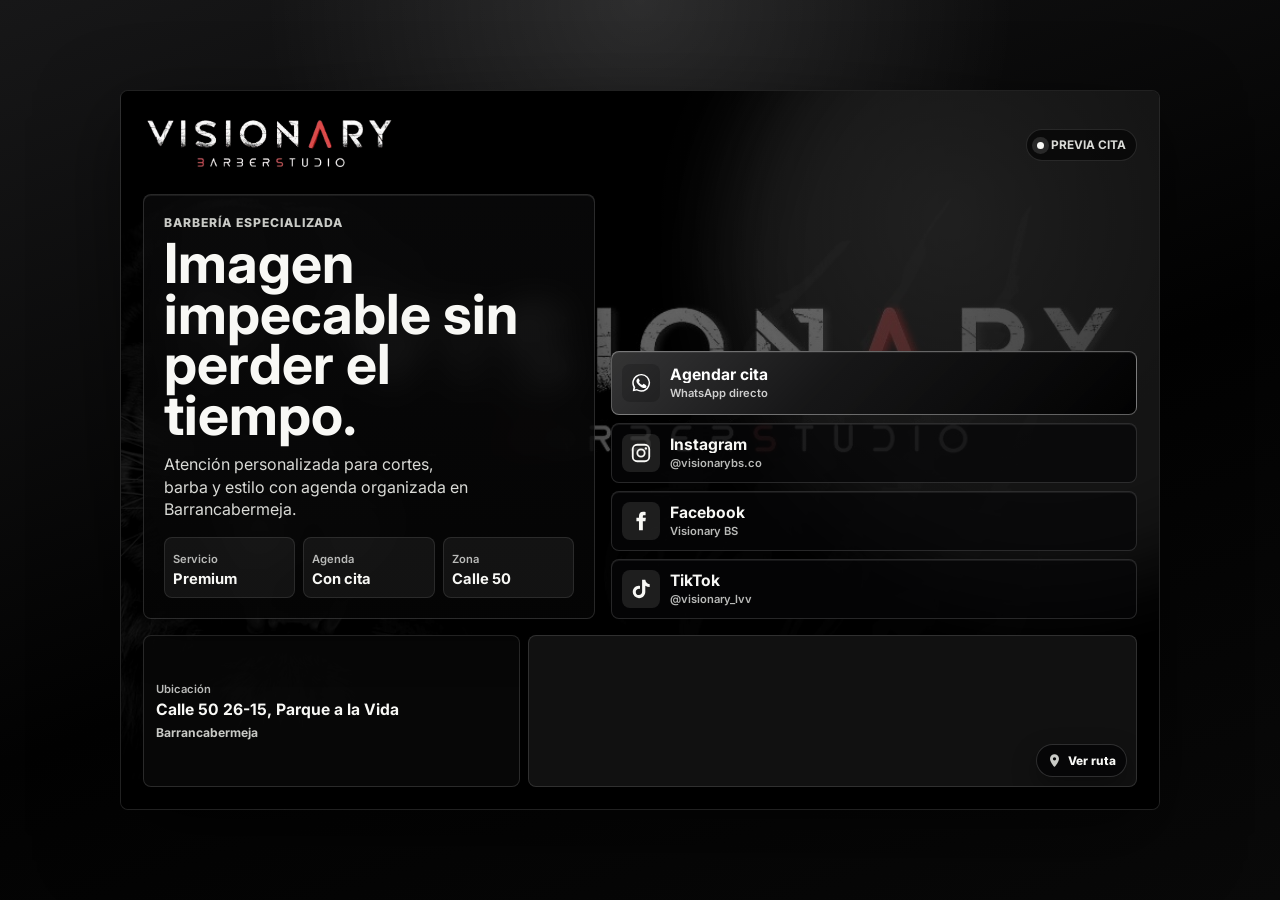
==== commit ce0b310f: "Build Visionary Barber Studio landing page" ====
--- a/index.html
+++ b/index.html
@@ -1,410 +1,118 @@
-<!doctype html>
+<!DOCTYPE html>
 <html lang="es">
-  <head>
-    <meta charset="UTF-8" />
-    <meta name="viewport" content="width=device-width, initial-scale=1.0" />
-    <title>BarberBook Pro</title>
-    <link rel="preconnect" href="https://fonts.googleapis.com" />
-    <link rel="preconnect" href="https://fonts.gstatic.com" crossorigin />
-    <link href="https://fonts.googleapis.com/css2?family=Inter:wght@400;500;600;700;800&display=swap" rel="stylesheet" />
-    <link rel="stylesheet" href="styles.css" />
-  </head>
-  <body>
-    <div class="app-shell">
-      <aside class="side-menu" id="sideMenu" aria-label="Menu principal">
-        <div class="brand-row">
-          <div class="brand-mark" id="menuLogo">BB</div>
-          <div>
-            <strong id="menuShopName">BarberBook Pro</strong>
-            <span>Reservas premium</span>
-          </div>
+<head>
+  <meta charset="UTF-8">
+  <meta name="viewport" content="width=device-width, initial-scale=1.0">
+  <meta name="description" content="Visionary Barber Studio en Barrancabermeja. Barbería especializada con atención por cita previa.">
+  <title>Visionary Barber Studio</title>
+  <link rel="preconnect" href="https://fonts.googleapis.com">
+  <link rel="preconnect" href="https://fonts.gstatic.com" crossorigin>
+  <link rel="preload" href="images/loogo.png" as="image">
+  <link href="https://fonts.googleapis.com/css2?family=Inter:wght@400;500;600;700;800&display=swap" rel="stylesheet">
+  <link rel="icon" href="images/favicon.jpg" type="image/jpeg">
+  <link rel="stylesheet" href="style.css">
+</head>
+<body>
+  <div class="splash-screen" aria-hidden="true">
+    <div class="splash-aura"></div>
+    <img src="images/loogo.png" alt="" class="splash-logo">
+    <span class="splash-line"></span>
+  </div>
+
+  <main class="app-shell" aria-label="Landing page de Visionary Barber Studio">
+    <section class="profile-card" aria-labelledby="brand-title">
+      <div class="bg-mark" aria-hidden="true"></div>
+
+      <header class="brand-header">
+        <a class="logo-link" href="https://www.instagram.com/visionarybs.co/" target="_blank" rel="noopener" aria-label="Abrir Instagram de Visionary Barber Studio">
+          <img src="images/loogo.png" alt="Visionary Barber Studio" class="brand-logo">
+        </a>
+        <span class="status-pill">
+          <span class="live-dot" aria-hidden="true"></span>
+          Previa cita
+        </span>
+      </header>
+
+      <div class="hero-panel">
+        <p class="eyebrow">Barbería especializada</p>
+        <h1 id="brand-title">Imagen impecable sin perder el tiempo.</h1>
+        <p class="hero-copy">Atención personalizada para cortes, barba y estilo con agenda organizada en Barrancabermeja.</p>
+
+        <div class="quick-info" aria-label="Información principal">
+          <article>
+            <span>Servicio</span>
+            <strong>Premium</strong>
+          </article>
+          <article>
+            <span>Agenda</span>
+            <strong>Con cita</strong>
+          </article>
+          <article>
+            <span>Zona</span>
+            <strong>Calle 50</strong>
+          </article>
         </div>
-        <nav class="nav-panel active" id="mainNav">
-          <button class="menu-link active" data-view="home"><i data-lucide="home"></i><span>Inicio</span></button>
-          <button class="menu-link" data-view="booking"><i data-lucide="calendar-check"></i><span>Reservar</span></button>
-          <button class="menu-link" data-view="plans"><i data-lucide="gem"></i><span>Planes</span></button>
-          <button class="menu-link" data-view="admin"><i data-lucide="layout-dashboard"></i><span>Administracion</span></button>
-        </nav>
-        <nav class="nav-panel admin-nav" id="adminNav">
-          <button class="menu-link back-link" id="backFromAdmin" type="button"><i data-lucide="arrow-left"></i><span>Regresar</span></button>
-          <button class="admin-tab active" data-admin="dashboard"><i data-lucide="activity"></i><span>Resumen</span></button>
-          <button class="admin-tab" data-admin="appointments"><i data-lucide="calendar-days"></i><span>Citas</span></button>
-          <button class="admin-tab" data-admin="professionals"><i data-lucide="users"></i><span>Profesionales</span></button>
-          <button class="admin-tab" data-admin="services"><i data-lucide="scissors"></i><span>Servicios</span></button>
-          <button class="admin-tab" data-admin="branding"><i data-lucide="paintbrush"></i><span>Personalizacion</span></button>
-        </nav>
-        <div class="theme-box">
-          <span>Modo noche</span>
-          <label class="switch">
-            <input id="themeToggle" type="checkbox" />
-            <b></b>
-          </label>
+      </div>
+
+      <nav class="action-grid" aria-label="Redes y contacto">
+        <a class="action-card primary" data-network="whatsapp" href="https://wa.me/573219553568?text=Hola%20equipo%20Visionary%2C%20me%20gustar%C3%ADa%20agendar%20una%20cita%2C%20por%20favor." target="_blank" rel="noopener">
+          <span class="action-icon" aria-hidden="true">
+            <svg viewBox="0 0 24 24" role="img"><path d="M19.1 4.9A9.8 9.8 0 0 0 3.7 16.7L3 21l4.4-.7a9.7 9.7 0 0 0 4.7 1.2h.1a9.8 9.8 0 0 0 6.9-16.6ZM12.2 19.8h-.1a8 8 0 0 1-4.1-1.1l-.3-.2-2.6.7.7-2.5-.2-.3a8.1 8.1 0 1 1 6.6 3.4Zm4.5-6c-.2-.1-1.4-.7-1.6-.8-.2-.1-.4-.1-.6.1-.2.3-.6.8-.8.9-.1.2-.3.2-.6.1-.2-.1-1-.4-2-1.2-.7-.6-1.2-1.4-1.4-1.6-.1-.3 0-.4.1-.5l.4-.5c.1-.2.2-.3.3-.5.1-.2 0-.4 0-.5l-.7-1.7c-.2-.4-.4-.4-.6-.4h-.5c-.2 0-.5.1-.7.3-.2.3-1 1-1 2.3s1 2.6 1.1 2.8c.1.2 2 3 4.8 4.2.7.3 1.2.5 1.6.6.7.2 1.3.2 1.8.1.6-.1 1.4-.6 1.6-1.1.2-.5.2-1 .2-1.1-.1-.1-.2-.2-.4-.3Z"/></svg>
+          </span>
+          <span>
+            <strong>Agendar cita</strong>
+            <small>WhatsApp directo</small>
+          </span>
+        </a>
+
+        <a class="action-card" data-network="instagram" href="https://www.instagram.com/visionarybs.co/" target="_blank" rel="noopener">
+          <span class="action-icon" aria-hidden="true">
+            <svg viewBox="0 0 24 24" role="img"><path d="M7.8 2h8.4A5.8 5.8 0 0 1 22 7.8v8.4a5.8 5.8 0 0 1-5.8 5.8H7.8A5.8 5.8 0 0 1 2 16.2V7.8A5.8 5.8 0 0 1 7.8 2Zm-.2 2A3.6 3.6 0 0 0 4 7.6v8.8A3.6 3.6 0 0 0 7.6 20h8.8a3.6 3.6 0 0 0 3.6-3.6V7.6A3.6 3.6 0 0 0 16.4 4H7.6Zm9.7 1.7a1.3 1.3 0 1 1 0 2.6 1.3 1.3 0 0 1 0-2.6ZM12 7a5 5 0 1 1 0 10 5 5 0 0 1 0-10Zm0 2a3 3 0 1 0 0 6 3 3 0 0 0 0-6Z"/></svg>
+          </span>
+          <span>
+            <strong>Instagram</strong>
+            <small>@visionarybs.co</small>
+          </span>
+        </a>
+
+        <a class="action-card" data-network="facebook" href="https://www.facebook.com/visionarybs.co/?ref=PROFILE_EDIT_xav_ig_profile_page_web#" target="_blank" rel="noopener">
+          <span class="action-icon" aria-hidden="true">
+            <svg viewBox="0 0 24 24" role="img"><path d="M14 8.4V6.7c0-.8.5-1 1.1-1H17V2.2c-.9-.1-1.8-.2-2.7-.2-2.7 0-4.5 1.7-4.5 4.6v1.8H7v3.9h2.8V22H14v-9.7h2.8l.5-3.9H14Z"/></svg>
+          </span>
+          <span>
+            <strong>Facebook</strong>
+            <small>Visionary BS</small>
+          </span>
+        </a>
+
+        <a class="action-card" data-network="tiktok" href="https://www.tiktok.com/@visionary_lvv?_r=1&_t=ZS-9873fvz8mjn" target="_blank" rel="noopener">
+          <span class="action-icon" aria-hidden="true">
+            <svg viewBox="0 0 24 24" role="img"><path d="M16.7 2c.4 2.8 2 4.5 4.8 4.7v3.2a8.3 8.3 0 0 1-4.8-1.5v6.7c0 3.4-2.2 6.9-6.9 6.9A6.8 6.8 0 0 1 3 15.2c0-4.2 3.7-7.5 7.9-6.6v3.4c-2.2-.7-4.6.9-4.6 3.2a3.4 3.4 0 0 0 3.4 3.4c2.1 0 3.5-1.5 3.5-3.8V2h3.5Z"/></svg>
+          </span>
+          <span>
+            <strong>TikTok</strong>
+            <small>@visionary_lvv</small>
+          </span>
+        </a>
+      </nav>
+
+      <section class="location-panel" aria-label="Ubicación">
+        <div class="location-copy">
+          <span>Ubicación</span>
+          <strong>Calle 50 26-15, Parque a la Vida</strong>
+          <small>Barrancabermeja</small>
         </div>
-      </aside>
+        <div class="map-frame">
+          <iframe title="Mapa de Visionary Barber Studio" src="https://www.google.com/maps/embed?pb=!4v1784305552231!6m8!1m7!1sNJT28cCioNLrMkbsL9ixbw!2m2!1d7.060646504516316!2d-73.85305777729019!3f321.9462546147049!4f2.199294689585784!5f1.5370213448934535" allowfullscreen="" loading="lazy" referrerpolicy="strict-origin-when-cross-origin"></iframe>
+          <a class="map-link" href="https://www.google.com/maps?q=7.060646504516316,-73.85305777729019" target="_blank" rel="noopener" aria-label="Abrir ruta a Visionary Barber Studio en Google Maps">
+            <svg viewBox="0 0 24 24" aria-hidden="true"><path d="M12 2a7.2 7.2 0 0 0-7.2 7.2c0 5.2 6.1 12.1 6.4 12.4a1.1 1.1 0 0 0 1.6 0c.3-.3 6.4-7.2 6.4-12.4A7.2 7.2 0 0 0 12 2Zm0 9.8a2.6 2.6 0 1 1 0-5.2 2.6 2.6 0 0 1 0 5.2Z"/></svg>
+            Ver ruta
+          </a>
+        </div>
+      </section>
+    </section>
+  </main>
 
-      <div class="overlay" id="overlay"></div>
-
-      <main class="main">
-        <header class="topbar">
-          <button class="icon-btn" id="openMenu" aria-label="Abrir menu"><i data-lucide="menu"></i></button>
-          <div class="top-brand">
-            <div class="mini-logo" id="topLogo">BB</div>
-            <div>
-              <span>Bienvenido a</span>
-              <strong id="topShopName">BarberBook Pro</strong>
-            </div>
-          </div>
-          <button class="icon-btn" id="goAdmin" aria-label="Administracion"><i data-lucide="bell"></i><em id="notifDot"></em></button>
-        </header>
-
-        <section class="view active" id="homeView">
-          <div class="hero">
-            <img id="heroImage" src="https://images.unsplash.com/photo-1621605815971-fbc98d665033?auto=format&fit=crop&w=1100&q=80" alt="Barberia" />
-            <div class="hero-content">
-              <p id="heroKicker">Estilo, precision y agenda inteligente</p>
-              <h1 id="heroTitle">Reserva tu corte sin esperar.</h1>
-              <button class="pill-btn primary" data-view="booking"><i data-lucide="scissors"></i>Reservar ahora</button>
-            </div>
-          </div>
-
-          <div class="quick-grid">
-            <article>
-              <i data-lucide="clock-3"></i>
-              <strong>Disponibilidad real</strong>
-              <span>Los horarios reservados se bloquean al instante.</span>
-            </article>
-            <article>
-              <i data-lucide="user-round-check"></i>
-              <strong>Barberos expertos</strong>
-              <span>El cliente elige profesional, fecha, hora y servicio.</span>
-            </article>
-            <article>
-              <i data-lucide="chart-no-axes-combined"></i>
-              <strong>Admin inteligente</strong>
-              <span>Control de citas, servicios atendidos y contabilidad.</span>
-            </article>
-          </div>
-
-        </section>
-
-        <section class="view" id="bookingView">
-          <div class="section-head">
-            <div>
-              <span>Reserva mobile-first</span>
-              <h2>Agenda tu cita</h2>
-            </div>
-            <button class="ghost-btn" id="resetBooking"><i data-lucide="rotate-ccw"></i>Reiniciar</button>
-          </div>
-
-          <div class="stepper" id="stepper">
-            <span class="done">1</span><span>2</span><span>3</span><span>4</span>
-          </div>
-
-          <div class="booking-panel">
-            <div class="booking-step active" data-step="1">
-              <h3>Elige tu barbero</h3>
-              <div class="barber-list" id="barberList"></div>
-            </div>
-
-            <div class="booking-step" data-step="2">
-              <h3>Elige fecha y hora disponible</h3>
-              <div class="date-strip" id="dateStrip"></div>
-              <div class="time-grid" id="timeGrid"></div>
-            </div>
-
-            <div class="booking-step" data-step="3">
-              <h3>Selecciona el servicio</h3>
-              <div class="service-list" id="serviceList"></div>
-            </div>
-
-            <div class="booking-step" data-step="4">
-              <h3>Confirma tus datos</h3>
-              <form class="client-form" id="bookingForm">
-                <label>Nombre completo<input id="customerName" required autocomplete="name" /></label>
-                <label>Numero de celular<input id="customerPhone" required autocomplete="tel" inputmode="tel" /></label>
-                <button class="pill-btn primary wide" type="submit"><i data-lucide="calendar-check"></i>Confirmar reserva</button>
-              </form>
-              <div class="summary-card" id="bookingSummary"></div>
-            </div>
-          </div>
-          <div class="booking-actions">
-            <button class="ghost-btn" id="prevStep" type="button"><i data-lucide="arrow-left"></i>Atras</button>
-            <button class="pill-btn primary" id="nextStep" type="button">Continuar<i data-lucide="arrow-right"></i></button>
-          </div>
-        </section>
-
-        <section class="view" id="plansView">
-          <section class="plans-section premium-plans">
-            <div class="section-head">
-              <div>
-                <span>Planes para barberias</span>
-                <h2>Elige como quieres crecer</h2>
-              </div>
-            </div>
-            <div class="plans-grid">
-              <article class="plan-card platinum">
-                <div class="plan-badge">Platino mensual</div>
-                <div class="plan-top">
-                  <span>Mensual</span>
-                  <strong>$120.000 COP</strong>
-                  <small>por mes</small>
-                </div>
-                <p>Ideal para empezar rapido, validar el sistema y mantener soporte continuo sin una inversion alta inicial.</p>
-                <ul>
-                  <li>Reservas online con bloqueo automatico.</li>
-                  <li>Panel administrativo responsive.</li>
-                  <li>Personalizacion de nombre, logo e imagenes.</li>
-                  <li>Actualizaciones y mejoras incluidas.</li>
-                </ul>
-                <button class="pill-btn primary wide"><i data-lucide="credit-card"></i>Elegir mensual</button>
-              </article>
-              <article class="plan-card gold featured">
-                <div class="plan-badge">Oro premium</div>
-                <div class="plan-top">
-                  <span>Pago unico</span>
-                  <strong>$2.200.000 COP</strong>
-                  <small>licencia de implementacion</small>
-                </div>
-                <p>Para barberias que quieren una presencia propia, mas solida y con mayor sensacion de producto exclusivo.</p>
-                <ul>
-                  <li>Implementacion personalizada para la marca.</li>
-                  <li>Base Supabase configurada y lista para operar.</li>
-                  <li>Experiencia premium con modo claro y noche.</li>
-                  <li>Mayor control del sistema y entrega completa.</li>
-                </ul>
-                <button class="pill-btn primary wide"><i data-lucide="gem"></i>Elegir pago unico</button>
-              </article>
-            </div>
-          </section>
-        </section>
-
-        <section class="view" id="adminView">
-          <div class="admin-layout">
-            <div class="admin-content">
-              <form class="panel admin-login" id="adminLoginForm">
-                <h3>Acceso administrador</h3>
-                <label>Email<input id="adminEmail" type="email" autocomplete="email" /></label>
-                <label>Contrasena
-                  <span class="password-field">
-                    <input id="adminPassword" type="password" autocomplete="current-password" />
-                    <button class="password-toggle" id="toggleAdminPassword" type="button" aria-label="Ver contrasena"><i data-lucide="eye"></i></button>
-                  </span>
-                </label>
-                <button class="pill-btn primary" type="submit"><i data-lucide="log-in"></i>Entrar</button>
-                <button class="ghost-btn" id="adminLogout" type="button"><i data-lucide="log-out"></i>Salir</button>
-                <p class="auth-hint" id="adminAuthHint"></p>
-              </form>
-              <div class="admin-lock panel" id="adminLock">
-                <i data-lucide="lock-keyhole"></i>
-                <strong>Crea el jefe o inicia sesion</strong>
-                <span>Si esta barberia aun no tiene jefe, este formulario crea el primero. Si ya existe, solo permite iniciar sesion.</span>
-              </div>
-
-              <div class="admin-secure" id="adminSecure">
-              <div class="admin-screen active" id="dashboardAdmin">
-                <div class="panel dashboard-filters">
-                  <div class="panel-head">
-                    <div>
-                      <span>Rango contable</span>
-                      <h3>Resumen financiero</h3>
-                    </div>
-                  </div>
-                  <div class="admin-tools accounting-tools">
-                    <select id="accountingRange">
-                      <option value="today">Hoy</option>
-                      <option value="yesterday">Ayer</option>
-                      <option value="7">Ultimos 7 dias</option>
-                      <option value="15">Ultimos 15 dias</option>
-                      <option value="month">Este mes</option>
-                      <option value="year">Este ano</option>
-                      <option value="custom">Dia especifico</option>
-                    </select>
-                    <input id="accountingDate" type="date" />
-                    <select id="accountingFilter"></select>
-                  </div>
-                </div>
-                <div class="metrics" id="metrics"></div>
-                <div class="panel">
-                  <div class="panel-head">
-                    <h3>Contabilidad por barbero</h3>
-                  </div>
-                  <div class="table-wrap">
-                    <table>
-                      <thead><tr><th>Barbero</th><th>Atendidas</th><th>Ingresos</th><th>Descuentos</th><th>Liquidado</th><th>Neto</th><th>Acciones</th></tr></thead>
-                      <tbody id="accountingRows"></tbody>
-                    </table>
-                  </div>
-                </div>
-              </div>
-
-              <div class="admin-screen" id="appointmentsAdmin">
-                <div class="panel">
-                  <div class="panel-head">
-                    <h3>Citas agendadas</h3>
-                    <button class="ghost-btn" id="seedNotification"><i data-lucide="sparkles"></i>Simular notificacion</button>
-                  </div>
-                  <div class="admin-tools">
-                    <label class="search-field"><i data-lucide="search"></i><input id="appointmentSearch" placeholder="Buscar cliente, celular o servicio" /></label>
-                    <select id="appointmentProfessionalFilter"></select>
-                    <select id="appointmentStatusFilter"></select>
-                    <span class="tool-pill" id="appointmentCount"><i data-lucide="star"></i>0 citas</span>
-                  </div>
-                  <div class="appointment-list" id="appointmentList"></div>
-                </div>
-              </div>
-
-              <div class="admin-screen" id="professionalsAdmin">
-                <div class="panel-head admin-module-head">
-                  <div>
-                    <span>Equipo y disponibilidad</span>
-                    <h3>Profesionales</h3>
-                  </div>
-                  <button class="pill-btn primary" id="openProfessionalModal" type="button"><i data-lucide="user-plus"></i>Agregar profesional</button>
-                </div>
-                <div class="admin-tools">
-                  <label class="search-field"><i data-lucide="search"></i><input id="professionalSearch" placeholder="Buscar profesional o especialidad" /></label>
-                  <span class="tool-pill" id="professionalCount">0 activos</span>
-                </div>
-                <div class="data-list" id="professionalRows"></div>
-              </div>
-
-              <div class="admin-screen" id="servicesAdmin">
-                <div class="panel-head admin-module-head">
-                  <div>
-                    <span>Catalogo premium</span>
-                    <h3>Servicios</h3>
-                  </div>
-                  <button class="pill-btn primary" id="openServiceModal" type="button"><i data-lucide="plus"></i>Agregar servicio</button>
-                </div>
-                <div class="admin-tools">
-                  <label class="search-field"><i data-lucide="search"></i><input id="serviceSearch" placeholder="Buscar servicio o precio" /></label>
-                  <span class="tool-pill" id="serviceCount">0 servicios</span>
-                </div>
-                <div class="data-list" id="serviceRows"></div>
-              </div>
-
-              <div class="admin-screen" id="brandingAdmin">
-                <form class="panel form-grid" id="brandingForm">
-                  <h3>Personalizar barberia alquilada</h3>
-                  <label>Nombre de barberia<input id="brandName" required /></label>
-                  <label>Texto principal<input id="brandHeroTitle" required /></label>
-                  <label class="file-drop brand-file"><input id="brandLogoFile" type="file" accept="image/*" /><span><img id="brandLogoPreview" alt="Preview logo" /><i data-lucide="badge-info"></i><b>Subir logo</b><small>PNG, JPG o WebP</small></span></label>
-                  <label class="file-drop brand-file wide-preview"><input id="brandHeroFile" type="file" accept="image/*" /><span><img id="brandHeroPreview" alt="Preview portada" /><i data-lucide="image-plus"></i><b>Subir portada</b><small>Imagen principal de la barberia</small></span></label>
-                  <label class="file-drop brand-file wide-preview"><input id="brandPromoFile" type="file" accept="image/*" /><span><img id="brandPromoPreview" alt="Preview promo" /><i data-lucide="sparkles"></i><b>Subir promo</b><small>Banner para campanas</small></span></label>
-                  <button class="pill-btn primary" type="submit"><i data-lucide="upload-cloud"></i>Guardar personalizacion</button>
-                </form>
-                <div class="upload-map">
-                  <article><i data-lucide="badge-info"></i><strong>Logo</strong><span>Aparece en barra superior, menu lateral y pantalla inicial.</span></article>
-                  <article><i data-lucide="image"></i><strong>Portada</strong><span>Imagen grande del inicio, ideal para mostrar el ambiente.</span></article>
-                  <article><i data-lucide="badge-percent"></i><strong>Promo</strong><span>Reservada para banners y campanas futuras.</span></article>
-                </div>
-              </div>
-              </div>
-            </div>
-          </div>
-        </section>
-
-        <div class="toast" id="toast"></div>
-        <div class="reservation-alert" id="reservationAlert">
-          <div>
-            <span>Nueva reserva</span>
-            <strong id="reservationAlertTitle">Cita recibida</strong>
-          </div>
-          <button class="ghost-btn" id="viewNewReservation" type="button"><i data-lucide="eye"></i>Ver reserva</button>
-          <button class="icon-btn" id="stopReservationAlert" type="button" aria-label="Detener alerta"><i data-lucide="bell-off"></i></button>
-        </div>
-        <div class="loader-layer" id="loaderLayer">
-          <div class="loader-card">
-            <span class="loader-ring"></span>
-            <strong>Guardando reserva</strong>
-            <small>Estamos bloqueando tu horario en tiempo real.</small>
-          </div>
-        </div>
-        <div class="success-layer" id="successLayer">
-          <div class="success-card">
-            <span class="success-check"><i data-lucide="check"></i></span>
-            <strong>Reserva confirmada</strong>
-            <small>Tu cita quedo agendada correctamente.</small>
-            <button class="pill-btn primary" id="closeSuccess" type="button">Listo</button>
-          </div>
-        </div>
-        <div class="success-layer" id="conflictLayer">
-          <div class="success-card conflict-card">
-            <span class="success-check conflict-icon"><i data-lucide="clock-alert"></i></span>
-            <strong>Horario reservado</strong>
-            <small>Lo sentimos, ese horario acaba de ser reservado por otro cliente en este mismo momento.</small>
-            <button class="pill-btn primary" id="closeConflict" type="button">Elegir otro horario</button>
-          </div>
-        </div>
-        <div class="modal-layer" id="professionalModal">
-          <form class="modal-card form-grid" id="professionalForm">
-            <div class="modal-head">
-              <div><span>Profesional</span><h3 id="professionalModalTitle">Agregar profesional</h3></div>
-              <button class="icon-btn" type="button" data-close-modal="professionalModal" aria-label="Cerrar"><i data-lucide="x"></i></button>
-            </div>
-            <input type="hidden" id="professionalId" />
-            <label>Nombre<input id="professionalName" required /></label>
-            <label>Especialidad<input id="professionalRole" required /></label>
-            <label class="file-drop"><input id="professionalPhotoFile" type="file" accept="image/*" /><span><i data-lucide="camera"></i><b>Subir foto</b><small>Desde tu computador</small></span></label>
-            <label>Foto URL<input id="professionalPhoto" placeholder="Opcional si no subes archivo" /></label>
-            <div class="availability-box">
-              <strong>Dias disponibles</strong>
-              <div class="weekday-grid" id="professionalWeekdays">
-                <label><input type="checkbox" value="1" checked />Lun</label>
-                <label><input type="checkbox" value="2" checked />Mar</label>
-                <label><input type="checkbox" value="3" checked />Mie</label>
-                <label><input type="checkbox" value="4" checked />Jue</label>
-                <label><input type="checkbox" value="5" checked />Vie</label>
-                <label><input type="checkbox" value="6" checked />Sab</label>
-                <label><input type="checkbox" value="0" />Dom</label>
-              </div>
-            </div>
-            <label>Hora inicio<input id="professionalStartTime" type="time" value="09:00" required /></label>
-            <label>Hora fin<input id="professionalEndTime" type="time" value="18:30" required /></label>
-            <button class="pill-btn primary" type="submit"><i data-lucide="save"></i>Guardar profesional</button>
-          </form>
-        </div>
-        <div class="modal-layer" id="serviceModal">
-          <form class="modal-card form-grid" id="serviceForm">
-            <div class="modal-head">
-              <div><span>Servicio</span><h3 id="serviceModalTitle">Agregar servicio</h3></div>
-              <button class="icon-btn" type="button" data-close-modal="serviceModal" aria-label="Cerrar"><i data-lucide="x"></i></button>
-            </div>
-            <input type="hidden" id="serviceId" />
-            <label>Servicio<input id="serviceName" required /></label>
-            <label>Duracion minutos<input id="serviceDuration" type="number" min="10" step="5" required /></label>
-            <label>Precio COP<input id="servicePrice" type="number" min="0" step="1000" required /></label>
-            <button class="pill-btn primary" type="submit"><i data-lucide="save"></i>Guardar servicio</button>
-          </form>
-        </div>
-        <div class="modal-layer" id="appointmentDetailModal">
-          <div class="modal-card appointment-detail-card">
-            <div class="modal-head">
-              <div><span>Detalle de reserva</span><h3 id="appointmentDetailTitle">Servicio agendado</h3></div>
-              <button class="icon-btn" type="button" data-close-modal="appointmentDetailModal" aria-label="Cerrar"><i data-lucide="x"></i></button>
-            </div>
-            <div id="appointmentDetailBody"></div>
-          </div>
-        </div>
-        <div class="modal-layer" id="settlementModal">
-          <form class="modal-card form-grid settlement-card" id="settlementForm">
-            <div class="modal-head">
-              <div><span>Cuenta del barbero</span><h3 id="settlementTitle">Registrar movimiento</h3></div>
-              <button class="icon-btn" type="button" data-close-modal="settlementModal" aria-label="Cerrar"><i data-lucide="x"></i></button>
-            </div>
-            <input type="hidden" id="settlementProfessionalId" />
-            <input type="hidden" id="settlementType" />
-            <div class="settlement-summary" id="settlementSummary"></div>
-            <label>Monto COP<input id="settlementAmount" type="number" min="0" step="1000" required /></label>
-            <label>Nota<input id="settlementNote" placeholder="Motivo del descuento o liquidacion" /></label>
-            <button class="pill-btn primary" type="submit"><i data-lucide="save"></i>Guardar movimiento</button>
-          </form>
-        </div>
-      </main>
-    </div>
-
-    <script src="https://unpkg.com/@supabase/supabase-js@2"></script>
-    <script src="https://unpkg.com/lucide@latest"></script>
-    <script src="app.js"></script>
-  </body>
+  <script src="app.js"></script>
+</body>
 </html>
--- a/style.css
+++ b/style.css
@@ -0,0 +1,775 @@
+:root {
+  --black: #030303;
+  --black-soft: #0b0b0c;
+  --panel: rgba(12, 12, 13, 0.74);
+  --panel-strong: rgba(8, 8, 9, 0.88);
+  --white: #f8f8f5;
+  --muted: #b9bab8;
+  --line: rgba(255, 255, 255, 0.14);
+  --accent: #f8f8f5;
+  --accent-soft: #c9cac6;
+  --silver: #d9dad6;
+  --shadow: rgba(0, 0, 0, 0.5);
+  --safe-bottom: env(safe-area-inset-bottom, 0px);
+}
+
+* {
+  box-sizing: border-box;
+}
+
+html,
+body {
+  width: 100%;
+  min-height: 100%;
+  margin: 0;
+}
+
+body {
+  min-height: 100dvh;
+  overflow: hidden;
+  background: radial-gradient(circle at 50% 0%, rgba(255, 255, 255, 0.12), transparent 34%),
+    linear-gradient(160deg, #171718 0%, #020202 56%, #090909 100%);
+  color: var(--white);
+  font-family: "Inter", system-ui, -apple-system, BlinkMacSystemFont, "Segoe UI", sans-serif;
+}
+
+a {
+  color: inherit;
+  text-decoration: none;
+}
+
+button,
+a {
+  -webkit-tap-highlight-color: transparent;
+}
+
+.app-shell {
+  display: grid;
+  min-height: 100dvh;
+  padding: 10px;
+  opacity: 0;
+  filter: blur(10px);
+  place-items: center;
+  transform: translateY(14px) scale(0.985);
+  animation: interface-reveal 900ms cubic-bezier(0.16, 1, 0.3, 1) 2.25s forwards;
+}
+
+.splash-screen {
+  position: fixed;
+  inset: 0;
+  z-index: 20;
+  display: grid;
+  overflow: hidden;
+  place-items: center;
+  pointer-events: none;
+  background:
+    radial-gradient(circle at 50% 45%, rgba(255, 255, 255, 0.09), transparent 28%),
+    linear-gradient(180deg, #000 0%, #050505 100%);
+  animation: splash-exit 3s cubic-bezier(0.7, 0, 0.2, 1) forwards;
+}
+
+.splash-screen::before {
+  position: absolute;
+  inset: -30% -80%;
+  content: "";
+  background: linear-gradient(105deg, transparent 44%, rgba(255, 255, 255, 0.16) 50%, transparent 56%);
+  opacity: 0;
+  transform: translateX(-28%);
+  animation: splash-scan 1.55s cubic-bezier(0.16, 1, 0.3, 1) 0.52s forwards;
+}
+
+.splash-aura {
+  position: absolute;
+  width: min(64vw, 340px);
+  aspect-ratio: 1;
+  border-radius: 50%;
+  background: rgba(255, 255, 255, 0.08);
+  filter: blur(52px);
+  opacity: 0;
+  transform: scale(0.72);
+  animation: aura-bloom 2.25s cubic-bezier(0.16, 1, 0.3, 1) forwards;
+}
+
+.splash-logo {
+  position: relative;
+  z-index: 1;
+  width: min(76vw, 420px);
+  max-height: 140px;
+  object-fit: contain;
+  opacity: 0;
+  filter: blur(14px) drop-shadow(0 24px 50px rgba(255, 255, 255, 0.08));
+  transform: translateY(10px) scale(0.94);
+  animation: logo-premiere 2.35s cubic-bezier(0.16, 1, 0.3, 1) forwards;
+}
+
+.splash-line {
+  position: absolute;
+  top: calc(50% + 58px);
+  width: min(46vw, 250px);
+  height: 1px;
+  overflow: hidden;
+  background: rgba(255, 255, 255, 0.12);
+  transform: scaleX(0);
+  transform-origin: center;
+  animation: line-premiere 1.45s cubic-bezier(0.16, 1, 0.3, 1) 0.55s forwards;
+}
+
+.splash-line::after {
+  position: absolute;
+  inset: 0;
+  content: "";
+  background: linear-gradient(90deg, transparent, rgba(255, 255, 255, 0.95), transparent);
+  transform: translateX(-100%);
+  animation: line-shine 1.1s ease 0.78s forwards;
+}
+
+.profile-card {
+  position: relative;
+  display: grid;
+  grid-template-rows: auto minmax(0, 1fr) auto auto;
+  gap: clamp(8px, 2.4dvh, 16px);
+  width: min(calc(100vw - 20px), 430px);
+  height: calc(100dvh - 20px);
+  min-height: 620px;
+  max-height: 920px;
+  overflow: hidden;
+  padding: clamp(14px, 4vw, 22px);
+  border: 1px solid rgba(255, 255, 255, 0.13);
+  border-radius: 8px;
+  background:
+    linear-gradient(180deg, rgba(0, 0, 0, 0.1), rgba(0, 0, 0, 0.68)),
+    url("images/favicon.jpg") center / cover no-repeat;
+  box-shadow: 0 26px 80px var(--shadow);
+  isolation: isolate;
+}
+
+.profile-card::before {
+  position: absolute;
+  inset: 0;
+  z-index: -1;
+  content: "";
+  background:
+    linear-gradient(90deg, rgba(0, 0, 0, 0.8) 0%, rgba(0, 0, 0, 0.42) 45%, rgba(0, 0, 0, 0.74) 100%),
+    radial-gradient(circle at 80% 18%, rgba(255, 255, 255, 0.13), transparent 29%);
+  backdrop-filter: saturate(1.05);
+}
+
+.bg-mark {
+  position: absolute;
+  inset: auto -20% 31% auto;
+  z-index: -1;
+  width: 62%;
+  aspect-ratio: 1;
+  border-radius: 50%;
+  background: rgba(255, 255, 255, 0.1);
+  filter: blur(42px);
+  opacity: 0.78;
+}
+
+.brand-header {
+  display: flex;
+  align-items: center;
+  justify-content: space-between;
+  gap: 12px;
+  min-height: 52px;
+}
+
+.logo-link {
+  display: grid;
+  width: min(62vw, 258px);
+  min-width: 190px;
+  min-height: 50px;
+  place-items: center start;
+}
+
+.brand-logo {
+  display: block;
+  width: 100%;
+  height: auto;
+  max-height: 72px;
+  object-fit: contain;
+  filter: drop-shadow(0 12px 18px rgba(0, 0, 0, 0.6));
+}
+
+.status-pill {
+  display: inline-flex;
+  align-items: center;
+  flex: 0 0 auto;
+  gap: 7px;
+  min-height: 32px;
+  padding: 8px 10px;
+  border: 1px solid rgba(255, 255, 255, 0.12);
+  border-radius: 999px;
+  background: rgba(0, 0, 0, 0.56);
+  color: var(--silver);
+  font-size: 0.74rem;
+  font-weight: 700;
+  letter-spacing: 0;
+  text-transform: uppercase;
+}
+
+.live-dot {
+  width: 7px;
+  height: 7px;
+  border-radius: 999px;
+  background: var(--white);
+  box-shadow: 0 0 0 5px rgba(255, 255, 255, 0.12);
+}
+
+.hero-panel {
+  align-self: end;
+  margin-top: clamp(14px, 2.8dvh, 24px);
+  padding: clamp(14px, 4vw, 20px);
+  border: 1px solid var(--line);
+  border-radius: 8px;
+  background: linear-gradient(180deg, rgba(13, 13, 14, 0.62), rgba(5, 5, 5, 0.84));
+  box-shadow: inset 0 1px 0 rgba(255, 255, 255, 0.08), 0 18px 45px rgba(0, 0, 0, 0.34);
+  backdrop-filter: blur(18px);
+  transform: translateY(clamp(8px, 1.2dvh, 10px));
+}
+
+@keyframes splash-exit {
+  0%,
+  72% {
+    opacity: 1;
+    visibility: visible;
+  }
+
+  100% {
+    opacity: 0;
+    visibility: hidden;
+  }
+}
+
+@keyframes logo-premiere {
+  0% {
+    opacity: 0;
+    filter: blur(14px) drop-shadow(0 24px 50px rgba(255, 255, 255, 0.08));
+    transform: translateY(10px) scale(0.94);
+  }
+
+  18%,
+  76% {
+    opacity: 1;
+    filter: blur(0) drop-shadow(0 24px 50px rgba(255, 255, 255, 0.12));
+    transform: translateY(0) scale(1);
+  }
+
+  100% {
+    opacity: 0;
+    filter: blur(16px) drop-shadow(0 24px 50px rgba(255, 255, 255, 0));
+    transform: translateY(-10px) scale(1.035);
+  }
+}
+
+@keyframes aura-bloom {
+  0% {
+    opacity: 0;
+    transform: scale(0.72);
+  }
+
+  42%,
+  72% {
+    opacity: 1;
+    transform: scale(1);
+  }
+
+  100% {
+    opacity: 0;
+    transform: scale(1.28);
+  }
+}
+
+@keyframes splash-scan {
+  0% {
+    opacity: 0;
+    transform: translateX(-28%);
+  }
+
+  18%,
+  48% {
+    opacity: 1;
+  }
+
+  100% {
+    opacity: 0;
+    transform: translateX(28%);
+  }
+}
+
+@keyframes line-premiere {
+  0% {
+    opacity: 0;
+    transform: scaleX(0);
+  }
+
+  34%,
+  72% {
+    opacity: 1;
+    transform: scaleX(1);
+  }
+
+  100% {
+    opacity: 0;
+    transform: scaleX(0.34);
+  }
+}
+
+@keyframes line-shine {
+  100% {
+    transform: translateX(100%);
+  }
+}
+
+@keyframes interface-reveal {
+  100% {
+    opacity: 1;
+    filter: blur(0);
+    transform: translateY(0) scale(1);
+  }
+}
+
+.eyebrow {
+  margin: 0 0 8px;
+  color: var(--accent-soft);
+  font-size: 0.76rem;
+  font-weight: 800;
+  letter-spacing: 0.08em;
+  text-transform: uppercase;
+}
+
+h1 {
+  max-width: 10.5ch;
+  margin: 0;
+  overflow-wrap: break-word;
+  font-size: clamp(1.94rem, 10.15vw, 3.45rem);
+  line-height: 0.92;
+  letter-spacing: 0;
+}
+
+.hero-copy {
+  max-width: 31ch;
+  margin: 12px 0 16px;
+  color: var(--silver);
+  font-size: clamp(0.87rem, 3.6vw, 1rem);
+  line-height: 1.42;
+}
+
+.quick-info {
+  display: grid;
+  grid-template-columns: repeat(3, minmax(0, 1fr));
+  gap: 8px;
+}
+
+.quick-info article {
+  min-width: 0;
+  padding: 9px 8px;
+  border: 1px solid rgba(255, 255, 255, 0.1);
+  border-radius: 8px;
+  background: rgba(255, 255, 255, 0.06);
+}
+
+.quick-info span,
+.location-copy span,
+.action-card small {
+  color: var(--muted);
+  font-size: 0.7rem;
+  font-weight: 600;
+}
+
+.quick-info strong {
+  display: block;
+  margin-top: 3px;
+  overflow: hidden;
+  color: var(--white);
+  font-size: clamp(0.78rem, 3vw, 0.92rem);
+  text-overflow: ellipsis;
+  white-space: nowrap;
+}
+
+.action-grid {
+  display: grid;
+  grid-template-columns: repeat(2, minmax(0, 1fr));
+  gap: 8px;
+}
+
+.action-card {
+  position: relative;
+  display: flex;
+  align-items: center;
+  min-width: 0;
+  min-height: 58px;
+  gap: 10px;
+  padding: 10px;
+  border: 1px solid var(--line);
+  border-radius: 8px;
+  background: rgba(7, 7, 8, 0.7);
+  box-shadow: inset 0 1px 0 rgba(255, 255, 255, 0.07);
+  transition: transform 180ms ease, border-color 180ms ease, background 180ms ease;
+}
+
+.action-card::after {
+  position: absolute;
+  inset: 0;
+  border-radius: inherit;
+  content: "";
+  opacity: 0;
+  background: linear-gradient(135deg, rgba(255, 255, 255, 0.16), transparent 55%);
+  transition: opacity 180ms ease;
+}
+
+.action-card:hover,
+.action-card:focus-visible,
+.action-card.is-active {
+  border-color: rgba(255, 255, 255, 0.34);
+  background: rgba(18, 18, 19, 0.94);
+  transform: translateY(-2px);
+}
+
+.action-card:hover::after,
+.action-card:focus-visible::after,
+.action-card.is-active::after {
+  opacity: 1;
+}
+
+.action-card.primary {
+  grid-column: 1 / -1;
+  min-height: 64px;
+  border-color: rgba(255, 255, 255, 0.36);
+  background:
+    linear-gradient(135deg, rgba(255, 255, 255, 0.18), rgba(255, 255, 255, 0.06) 42%, rgba(0, 0, 0, 0.86)),
+    #080809;
+  color: #fff;
+}
+
+.action-card.primary small {
+  color: rgba(255, 255, 255, 0.78);
+}
+
+.action-icon {
+  display: grid;
+  flex: 0 0 38px;
+  width: 38px;
+  height: 38px;
+  border-radius: 8px;
+  place-items: center;
+  background: rgba(255, 255, 255, 0.1);
+}
+
+.action-card.primary .action-icon {
+  background: rgba(0, 0, 0, 0.18);
+}
+
+.action-icon svg {
+  display: block;
+  width: 22px;
+  height: 22px;
+  fill: currentColor;
+}
+
+.action-card span:last-child {
+  min-width: 0;
+}
+
+.action-card strong {
+  display: block;
+  overflow: hidden;
+  font-size: clamp(0.86rem, 3.4vw, 0.98rem);
+  line-height: 1.12;
+  text-overflow: ellipsis;
+  white-space: nowrap;
+}
+
+.action-card small {
+  display: block;
+  margin-top: 3px;
+  overflow: hidden;
+  text-overflow: ellipsis;
+  white-space: nowrap;
+}
+
+.location-panel {
+  display: grid;
+  grid-template-columns: minmax(0, 0.95fr) minmax(118px, 1.05fr);
+  align-items: stretch;
+  gap: 8px;
+  min-height: 112px;
+  padding-bottom: var(--safe-bottom);
+}
+
+.location-copy {
+  display: flex;
+  min-width: 0;
+  flex-direction: column;
+  justify-content: center;
+  padding: 12px;
+  border: 1px solid var(--line);
+  border-radius: 8px;
+  background: var(--panel-strong);
+}
+
+.location-copy strong {
+  margin: 5px 0;
+  font-size: clamp(0.82rem, 3.4vw, 0.98rem);
+  line-height: 1.18;
+}
+
+.location-copy small {
+  color: var(--accent-soft);
+  font-size: 0.76rem;
+  font-weight: 700;
+}
+
+.map-frame {
+  position: relative;
+  overflow: hidden;
+  border: 1px solid rgba(255, 255, 255, 0.13);
+  border-radius: 8px;
+  background: #111;
+}
+
+.map-frame iframe {
+  display: block;
+  width: 100%;
+  height: 100%;
+  min-height: 112px;
+  border: 0;
+  filter: grayscale(1) contrast(1.06) brightness(0.78);
+}
+
+.map-link {
+  position: absolute;
+  right: 9px;
+  bottom: 9px;
+  display: inline-flex;
+  align-items: center;
+  gap: 6px;
+  min-height: 32px;
+  padding: 8px 10px;
+  border: 1px solid rgba(255, 255, 255, 0.16);
+  border-radius: 999px;
+  background: rgba(5, 5, 6, 0.84);
+  color: var(--white);
+  font-size: 0.74rem;
+  font-weight: 800;
+  box-shadow: 0 10px 24px rgba(0, 0, 0, 0.35);
+  backdrop-filter: blur(10px);
+}
+
+.map-link svg {
+  width: 15px;
+  height: 15px;
+  fill: var(--accent-soft);
+}
+
+@media (max-height: 700px) {
+  .app-shell {
+    padding: 6px;
+  }
+
+  .profile-card {
+    width: min(calc(100vw - 12px), 430px);
+    height: calc(100dvh - 12px);
+    min-height: 0;
+    gap: 7px;
+    padding: 10px;
+  }
+
+  .brand-header {
+    min-height: 42px;
+  }
+
+  .logo-link {
+    min-width: 158px;
+    width: 52vw;
+  }
+
+  .status-pill {
+    min-height: 28px;
+    padding: 6px 8px;
+    font-size: 0.67rem;
+  }
+
+  .hero-panel {
+    align-self: start;
+    margin-top: 8px;
+    padding: 11px;
+    transform: none;
+  }
+
+  .eyebrow {
+    margin-bottom: 6px;
+    font-size: 0.68rem;
+  }
+
+  h1 {
+    font-size: clamp(1.8rem, 8.8vw, 2.2rem);
+    line-height: 0.96;
+  }
+
+  .hero-copy {
+    margin: 8px 0 10px;
+    font-size: 0.78rem;
+    line-height: 1.32;
+  }
+
+  .quick-info article {
+    padding: 7px 6px;
+  }
+
+  .quick-info {
+    display: none;
+  }
+
+  .action-card,
+  .action-card.primary {
+    min-height: 50px;
+    padding: 8px;
+  }
+
+  .action-icon {
+    flex-basis: 32px;
+    width: 32px;
+    height: 32px;
+  }
+
+  .action-icon svg {
+    width: 19px;
+    height: 19px;
+  }
+
+  .location-panel,
+  .map-frame iframe {
+    min-height: 88px;
+  }
+
+  .location-copy {
+    padding: 10px;
+  }
+}
+
+@media (max-height: 590px) {
+  .brand-header {
+    min-height: 34px;
+  }
+
+  .logo-link {
+    min-width: 132px;
+    min-height: 32px;
+    width: 45vw;
+  }
+
+  .status-pill {
+    gap: 5px;
+    min-height: 26px;
+    padding: 5px 7px;
+    font-size: 0.62rem;
+  }
+
+  .hero-panel {
+    margin-top: 7px;
+    padding: 10px;
+    transform: none;
+  }
+
+  .hero-copy {
+    display: none;
+  }
+
+  h1 {
+    max-width: 11.5ch;
+    font-size: clamp(1.72rem, 9vw, 2rem);
+  }
+
+  .action-card,
+  .action-card.primary {
+    min-height: 46px;
+  }
+
+  .action-card small {
+    display: none;
+  }
+
+  .location-panel,
+  .map-frame iframe {
+    min-height: 78px;
+  }
+
+  .location-copy strong {
+    font-size: 0.78rem;
+  }
+
+  .map-link {
+    right: 7px;
+    bottom: 7px;
+    min-height: 28px;
+    padding: 6px 8px;
+    font-size: 0.68rem;
+  }
+}
+
+@media (min-width: 760px) {
+  .app-shell {
+    padding: 22px;
+  }
+
+  .profile-card {
+    width: min(100%, 1040px);
+    height: min(720px, calc(100dvh - 44px));
+    min-height: 650px;
+    grid-template-columns: minmax(320px, 0.86fr) minmax(360px, 1fr);
+    grid-template-rows: auto 1fr auto;
+    gap: 16px;
+    padding: 22px;
+    background-position: center;
+  }
+
+  .brand-header,
+  .location-panel {
+    grid-column: 1 / -1;
+  }
+
+  .hero-panel {
+    align-self: stretch;
+    display: flex;
+    flex-direction: column;
+    justify-content: flex-end;
+    margin-top: 0;
+    transform: none;
+  }
+
+  .action-grid {
+    align-self: end;
+    grid-template-columns: 1fr;
+  }
+
+  .location-panel {
+    grid-template-columns: minmax(270px, 0.62fr) 1fr;
+    min-height: 136px;
+  }
+
+  .map-frame iframe {
+    min-height: 136px;
+  }
+}
+
+@media (prefers-reduced-motion: reduce) {
+  *,
+  *::before,
+  *::after {
+    scroll-behavior: auto !important;
+    animation-duration: 0.01ms !important;
+    animation-iteration-count: 1 !important;
+    transition-duration: 0.01ms !important;
+  }
+
+  .splash-screen {
+    display: none;
+  }
+
+  .app-shell {
+    opacity: 1;
+    filter: none;
+    transform: none;
+  }
+}
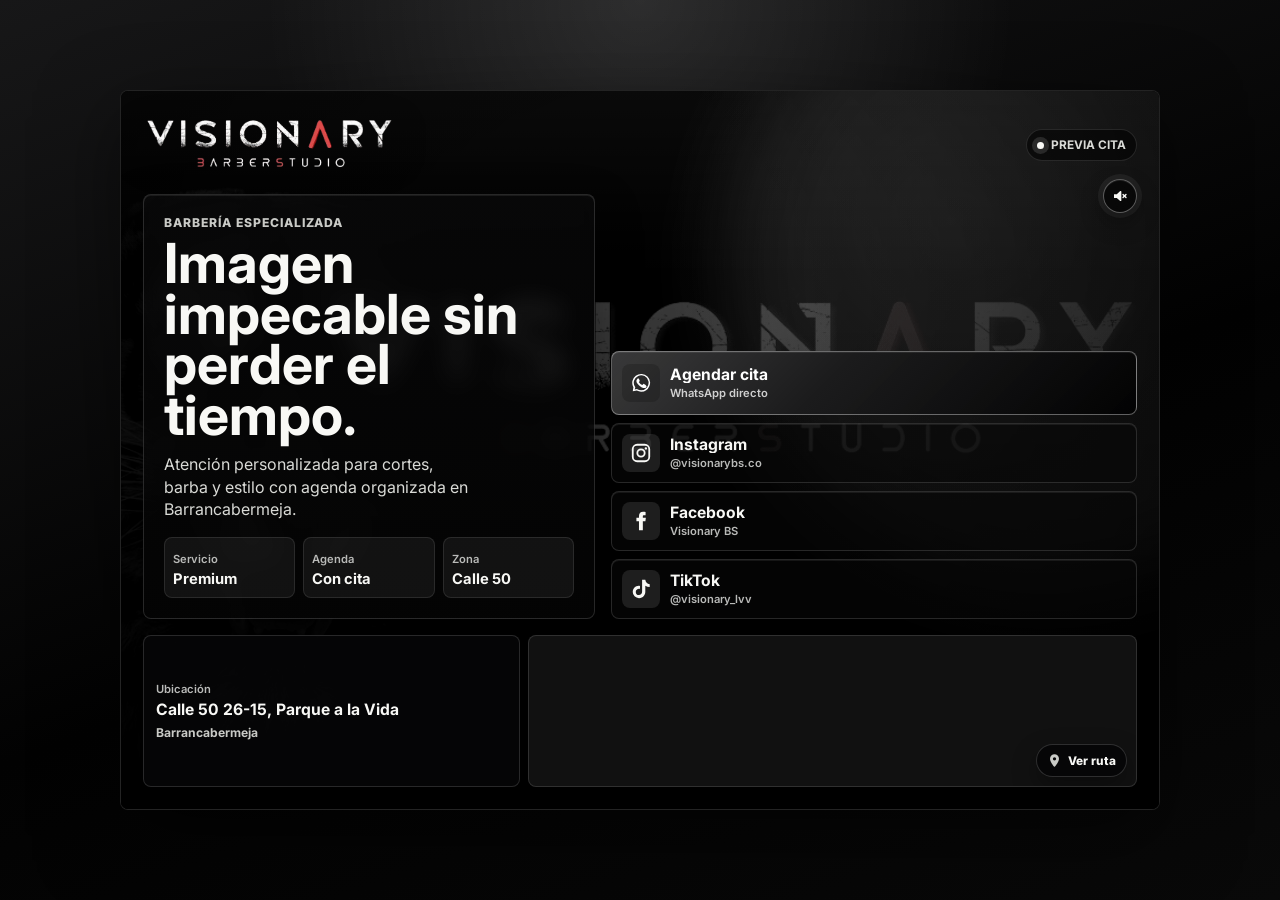
==== commit 7bf8341b: "Add video background with audio controls" ====
--- a/index.html
+++ b/index.html
@@ -8,6 +8,7 @@
   <link rel="preconnect" href="https://fonts.googleapis.com">
   <link rel="preconnect" href="https://fonts.gstatic.com" crossorigin>
   <link rel="preload" href="images/loogo.png" as="image">
+  <link rel="preload" href="images/feder.mp4" as="video" type="video/mp4">
   <link href="https://fonts.googleapis.com/css2?family=Inter:wght@400;500;600;700;800&display=swap" rel="stylesheet">
   <link rel="icon" href="images/favicon.jpg" type="image/jpeg">
   <link rel="stylesheet" href="style.css">
@@ -21,7 +22,12 @@
 
   <main class="app-shell" aria-label="Landing page de Visionary Barber Studio">
     <section class="profile-card" aria-labelledby="brand-title">
+      <video class="background-video" src="images/feder.mp4" poster="images/favicon.jpg" autoplay loop playsinline preload="auto" aria-hidden="true"></video>
       <div class="bg-mark" aria-hidden="true"></div>
+      <button class="sound-toggle" type="button" aria-label="Activar musica de fondo" aria-pressed="false" title="Activar musica">
+        <svg class="sound-on" viewBox="0 0 24 24" aria-hidden="true"><path d="M4 9.5v5h3.7l4.6 4.1c.6.5 1.5.1 1.5-.7V6.1c0-.8-.9-1.2-1.5-.7L7.7 9.5H4Zm14.4-2.3a1 1 0 0 0-1.4 1.4 4.8 4.8 0 0 1 0 6.8 1 1 0 1 0 1.4 1.4 6.8 6.8 0 0 0 0-9.6Zm-2.6 2.5a1 1 0 0 0-1.4 1.4 1.3 1.3 0 0 1 0 1.8 1 1 0 1 0 1.4 1.4 3.3 3.3 0 0 0 0-4.6Z"/></svg>
+        <svg class="sound-off" viewBox="0 0 24 24" aria-hidden="true"><path d="M4 9.5v5h3.7l4.6 4.1c.6.5 1.5.1 1.5-.7V6.1c0-.8-.9-1.2-1.5-.7L7.7 9.5H4Zm12.7-.2a1 1 0 0 0-1.4 1.4l1.3 1.3-1.3 1.3a1 1 0 0 0 1.4 1.4l1.3-1.3 1.3 1.3a1 1 0 0 0 1.4-1.4L19.4 12l1.3-1.3a1 1 0 0 0-1.4-1.4L18 10.6l-1.3-1.3Z"/></svg>
+      </button>
 
       <header class="brand-header">
         <a class="logo-link" href="https://www.instagram.com/visionarybs.co/" target="_blank" rel="noopener" aria-label="Abrir Instagram de Visionary Barber Studio">
--- a/style.css
+++ b/style.css
@@ -136,34 +136,121 @@
   padding: clamp(14px, 4vw, 22px);
   border: 1px solid rgba(255, 255, 255, 0.13);
   border-radius: 8px;
-  background:
-    linear-gradient(180deg, rgba(0, 0, 0, 0.1), rgba(0, 0, 0, 0.68)),
-    url("images/favicon.jpg") center / cover no-repeat;
+  background: #020202;
   box-shadow: 0 26px 80px var(--shadow);
   isolation: isolate;
 }
 
+.background-video {
+  position: absolute;
+  inset: 0;
+  z-index: 0;
+  width: 100%;
+  height: 100%;
+  object-fit: cover;
+  object-position: center;
+  opacity: 0.58;
+  filter: grayscale(0.82) contrast(1.08) brightness(0.78) saturate(0.9);
+  transform: scale(1.04);
+  pointer-events: none;
+}
+
 .profile-card::before {
   position: absolute;
   inset: 0;
-  z-index: -1;
+  z-index: 1;
   content: "";
   background:
-    linear-gradient(90deg, rgba(0, 0, 0, 0.8) 0%, rgba(0, 0, 0, 0.42) 45%, rgba(0, 0, 0, 0.74) 100%),
-    radial-gradient(circle at 80% 18%, rgba(255, 255, 255, 0.13), transparent 29%);
+    linear-gradient(180deg, rgba(0, 0, 0, 0.14), rgba(0, 0, 0, 0.58)),
+    linear-gradient(90deg, rgba(0, 0, 0, 0.58) 0%, rgba(0, 0, 0, 0.22) 45%, rgba(0, 0, 0, 0.5) 100%),
+    radial-gradient(circle at 80% 18%, rgba(255, 255, 255, 0.12), transparent 29%);
   backdrop-filter: saturate(1.05);
 }
 
+.profile-card::after {
+  position: absolute;
+  inset: 0;
+  z-index: 2;
+  content: "";
+  pointer-events: none;
+  background:
+    radial-gradient(circle at 50% 28%, transparent 0 20%, rgba(0, 0, 0, 0.22) 54%, rgba(0, 0, 0, 0.58) 100%),
+    linear-gradient(180deg, rgba(255, 255, 255, 0.04), transparent 26%, rgba(0, 0, 0, 0.24));
+  opacity: 1;
+}
+
 .bg-mark {
   position: absolute;
   inset: auto -20% 31% auto;
-  z-index: -1;
+  z-index: 2;
   width: 62%;
   aspect-ratio: 1;
   border-radius: 50%;
   background: rgba(255, 255, 255, 0.1);
   filter: blur(42px);
   opacity: 0.78;
+}
+
+.brand-header,
+.hero-panel,
+.action-grid,
+.location-panel,
+.sound-toggle {
+  position: relative;
+  z-index: 3;
+}
+
+.sound-toggle {
+  position: absolute;
+  top: clamp(62px, 10dvh, 82px);
+  right: clamp(14px, 4vw, 22px);
+  display: grid;
+  width: 34px;
+  height: 34px;
+  padding: 0;
+  border: 1px solid rgba(255, 255, 255, 0.16);
+  border-radius: 999px;
+  place-items: center;
+  background: rgba(0, 0, 0, 0.58);
+  color: var(--white);
+  cursor: pointer;
+  box-shadow: 0 10px 22px rgba(0, 0, 0, 0.35), inset 0 1px 0 rgba(255, 255, 255, 0.08);
+  backdrop-filter: blur(12px);
+  transition: border-color 180ms ease, background 180ms ease, opacity 180ms ease, transform 180ms ease;
+}
+
+.sound-toggle:hover,
+.sound-toggle:focus-visible {
+  border-color: rgba(255, 255, 255, 0.42);
+  background: rgba(18, 18, 19, 0.86);
+  transform: translateY(-1px);
+}
+
+.sound-toggle svg {
+  grid-area: 1 / 1;
+  width: 18px;
+  height: 18px;
+  fill: currentColor;
+}
+
+.sound-toggle .sound-on {
+  display: none;
+}
+
+.sound-toggle.is-on .sound-on {
+  display: block;
+}
+
+.sound-toggle.is-on .sound-off {
+  display: none;
+}
+
+.sound-toggle.needs-gesture {
+  border-color: rgba(255, 255, 255, 0.34);
+  box-shadow:
+    0 10px 22px rgba(0, 0, 0, 0.35),
+    0 0 0 5px rgba(255, 255, 255, 0.06),
+    inset 0 1px 0 rgba(255, 255, 255, 0.08);
 }
 
 .brand-header {
@@ -222,9 +309,9 @@
   padding: clamp(14px, 4vw, 20px);
   border: 1px solid var(--line);
   border-radius: 8px;
-  background: linear-gradient(180deg, rgba(13, 13, 14, 0.62), rgba(5, 5, 5, 0.84));
+  background: linear-gradient(180deg, rgba(13, 13, 14, 0.5), rgba(5, 5, 5, 0.72));
   box-shadow: inset 0 1px 0 rgba(255, 255, 255, 0.08), 0 18px 45px rgba(0, 0, 0, 0.34);
-  backdrop-filter: blur(18px);
+  backdrop-filter: blur(12px);
   transform: translateY(clamp(8px, 1.2dvh, 10px));
 }
 
@@ -403,7 +490,7 @@
   padding: 10px;
   border: 1px solid var(--line);
   border-radius: 8px;
-  background: rgba(7, 7, 8, 0.7);
+  background: rgba(7, 7, 8, 0.58);
   box-shadow: inset 0 1px 0 rgba(255, 255, 255, 0.07);
   transition: transform 180ms ease, border-color 180ms ease, background 180ms ease;
 }
@@ -437,7 +524,7 @@
   min-height: 64px;
   border-color: rgba(255, 255, 255, 0.36);
   background:
-    linear-gradient(135deg, rgba(255, 255, 255, 0.18), rgba(255, 255, 255, 0.06) 42%, rgba(0, 0, 0, 0.86)),
+    linear-gradient(135deg, rgba(255, 255, 255, 0.2), rgba(255, 255, 255, 0.08) 42%, rgba(0, 0, 0, 0.74)),
     #080809;
   color: #fff;
 }
@@ -505,7 +592,7 @@
   padding: 12px;
   border: 1px solid var(--line);
   border-radius: 8px;
-  background: var(--panel-strong);
+  background: rgba(8, 8, 9, 0.72);
 }
 
 .location-copy strong {
@@ -575,6 +662,18 @@
     padding: 10px;
   }
 
+  .background-video {
+    opacity: 0.62;
+    transform: scale(1.08);
+  }
+
+  .sound-toggle {
+    top: 58px;
+    right: 10px;
+    width: 30px;
+    height: 30px;
+  }
+
   .brand-header {
     min-height: 42px;
   }
@@ -651,6 +750,12 @@
 @media (max-height: 590px) {
   .brand-header {
     min-height: 34px;
+  }
+
+  .sound-toggle {
+    top: 48px;
+    width: 28px;
+    height: 28px;
   }
 
   .logo-link {
@@ -724,6 +829,15 @@
     background-position: center;
   }
 
+  .background-video {
+    opacity: 0.52;
+  }
+
+  .sound-toggle {
+    top: 88px;
+    right: 22px;
+  }
+
   .brand-header,
   .location-panel {
     grid-column: 1 / -1;
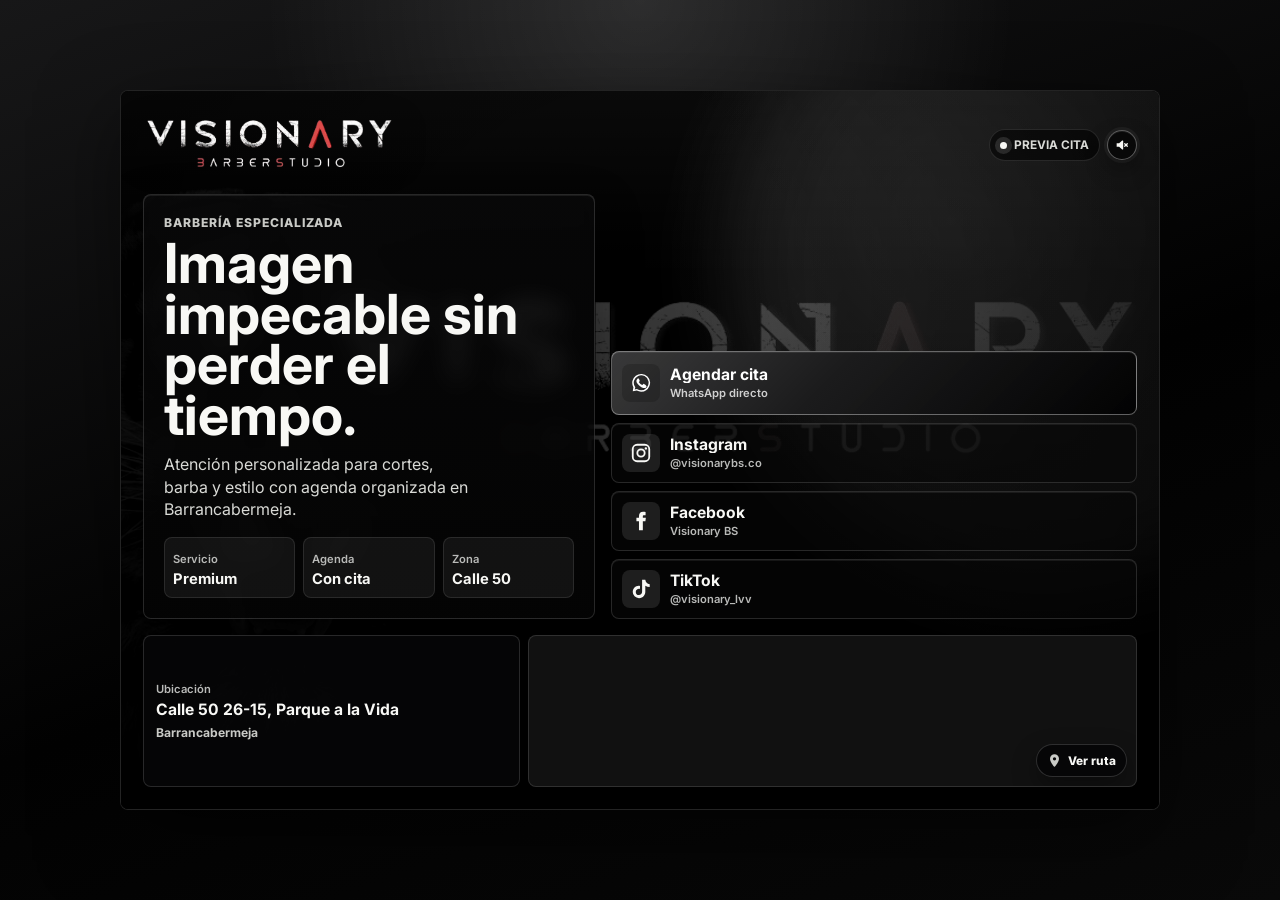
==== commit d974d4d7: "Refine mobile audio control and direct links" ====
--- a/index.html
+++ b/index.html
@@ -24,19 +24,21 @@
     <section class="profile-card" aria-labelledby="brand-title">
       <video class="background-video" src="images/feder.mp4" poster="images/favicon.jpg" autoplay loop playsinline preload="auto" aria-hidden="true"></video>
       <div class="bg-mark" aria-hidden="true"></div>
-      <button class="sound-toggle" type="button" aria-label="Activar musica de fondo" aria-pressed="false" title="Activar musica">
-        <svg class="sound-on" viewBox="0 0 24 24" aria-hidden="true"><path d="M4 9.5v5h3.7l4.6 4.1c.6.5 1.5.1 1.5-.7V6.1c0-.8-.9-1.2-1.5-.7L7.7 9.5H4Zm14.4-2.3a1 1 0 0 0-1.4 1.4 4.8 4.8 0 0 1 0 6.8 1 1 0 1 0 1.4 1.4 6.8 6.8 0 0 0 0-9.6Zm-2.6 2.5a1 1 0 0 0-1.4 1.4 1.3 1.3 0 0 1 0 1.8 1 1 0 1 0 1.4 1.4 3.3 3.3 0 0 0 0-4.6Z"/></svg>
-        <svg class="sound-off" viewBox="0 0 24 24" aria-hidden="true"><path d="M4 9.5v5h3.7l4.6 4.1c.6.5 1.5.1 1.5-.7V6.1c0-.8-.9-1.2-1.5-.7L7.7 9.5H4Zm12.7-.2a1 1 0 0 0-1.4 1.4l1.3 1.3-1.3 1.3a1 1 0 0 0 1.4 1.4l1.3-1.3 1.3 1.3a1 1 0 0 0 1.4-1.4L19.4 12l1.3-1.3a1 1 0 0 0-1.4-1.4L18 10.6l-1.3-1.3Z"/></svg>
-      </button>
 
       <header class="brand-header">
         <a class="logo-link" href="https://www.instagram.com/visionarybs.co/" target="_blank" rel="noopener" aria-label="Abrir Instagram de Visionary Barber Studio">
           <img src="images/loogo.png" alt="Visionary Barber Studio" class="brand-logo">
         </a>
-        <span class="status-pill">
-          <span class="live-dot" aria-hidden="true"></span>
-          Previa cita
-        </span>
+        <div class="brand-actions">
+          <span class="status-pill">
+            <span class="live-dot" aria-hidden="true"></span>
+            Previa cita
+          </span>
+          <button class="sound-toggle" type="button" aria-label="Activar musica de fondo" aria-pressed="false" title="Activar musica">
+            <svg class="sound-on" viewBox="0 0 24 24" aria-hidden="true"><path d="M4 9.5v5h3.7l4.6 4.1c.6.5 1.5.1 1.5-.7V6.1c0-.8-.9-1.2-1.5-.7L7.7 9.5H4Zm14.4-2.3a1 1 0 0 0-1.4 1.4 4.8 4.8 0 0 1 0 6.8 1 1 0 1 0 1.4 1.4 6.8 6.8 0 0 0 0-9.6Zm-2.6 2.5a1 1 0 0 0-1.4 1.4 1.3 1.3 0 0 1 0 1.8 1 1 0 1 0 1.4 1.4 3.3 3.3 0 0 0 0-4.6Z"/></svg>
+            <svg class="sound-off" viewBox="0 0 24 24" aria-hidden="true"><path d="M4 9.5v5h3.7l4.6 4.1c.6.5 1.5.1 1.5-.7V6.1c0-.8-.9-1.2-1.5-.7L7.7 9.5H4Zm12.7-.2a1 1 0 0 0-1.4 1.4l1.3 1.3-1.3 1.3a1 1 0 0 0 1.4 1.4l1.3-1.3 1.3 1.3a1 1 0 0 0 1.4-1.4L19.4 12l1.3-1.3a1 1 0 0 0-1.4-1.4L18 10.6l-1.3-1.3Z"/></svg>
+          </button>
+        </div>
       </header>
 
       <div class="hero-panel">
@@ -61,7 +63,7 @@
       </div>
 
       <nav class="action-grid" aria-label="Redes y contacto">
-        <a class="action-card primary" data-network="whatsapp" href="https://wa.me/573219553568?text=Hola%20equipo%20Visionary%2C%20me%20gustar%C3%ADa%20agendar%20una%20cita%2C%20por%20favor." target="_blank" rel="noopener">
+        <a class="action-card primary" data-network="whatsapp" href="https://api.whatsapp.com/send?phone=573219553568&text=Hola%20equipo%20Visionary%2C%20me%20gustar%C3%ADa%20agendar%20una%20cita%2C%20por%20favor.">
           <span class="action-icon" aria-hidden="true">
             <svg viewBox="0 0 24 24" role="img"><path d="M19.1 4.9A9.8 9.8 0 0 0 3.7 16.7L3 21l4.4-.7a9.7 9.7 0 0 0 4.7 1.2h.1a9.8 9.8 0 0 0 6.9-16.6ZM12.2 19.8h-.1a8 8 0 0 1-4.1-1.1l-.3-.2-2.6.7.7-2.5-.2-.3a8.1 8.1 0 1 1 6.6 3.4Zm4.5-6c-.2-.1-1.4-.7-1.6-.8-.2-.1-.4-.1-.6.1-.2.3-.6.8-.8.9-.1.2-.3.2-.6.1-.2-.1-1-.4-2-1.2-.7-.6-1.2-1.4-1.4-1.6-.1-.3 0-.4.1-.5l.4-.5c.1-.2.2-.3.3-.5.1-.2 0-.4 0-.5l-.7-1.7c-.2-.4-.4-.4-.6-.4h-.5c-.2 0-.5.1-.7.3-.2.3-1 1-1 2.3s1 2.6 1.1 2.8c.1.2 2 3 4.8 4.2.7.3 1.2.5 1.6.6.7.2 1.3.2 1.8.1.6-.1 1.4-.6 1.6-1.1.2-.5.2-1 .2-1.1-.1-.1-.2-.2-.4-.3Z"/></svg>
           </span>
@@ -71,7 +73,7 @@
           </span>
         </a>
 
-        <a class="action-card" data-network="instagram" href="https://www.instagram.com/visionarybs.co/" target="_blank" rel="noopener">
+        <a class="action-card" data-network="instagram" href="https://www.instagram.com/visionarybs.co/">
           <span class="action-icon" aria-hidden="true">
             <svg viewBox="0 0 24 24" role="img"><path d="M7.8 2h8.4A5.8 5.8 0 0 1 22 7.8v8.4a5.8 5.8 0 0 1-5.8 5.8H7.8A5.8 5.8 0 0 1 2 16.2V7.8A5.8 5.8 0 0 1 7.8 2Zm-.2 2A3.6 3.6 0 0 0 4 7.6v8.8A3.6 3.6 0 0 0 7.6 20h8.8a3.6 3.6 0 0 0 3.6-3.6V7.6A3.6 3.6 0 0 0 16.4 4H7.6Zm9.7 1.7a1.3 1.3 0 1 1 0 2.6 1.3 1.3 0 0 1 0-2.6ZM12 7a5 5 0 1 1 0 10 5 5 0 0 1 0-10Zm0 2a3 3 0 1 0 0 6 3 3 0 0 0 0-6Z"/></svg>
           </span>
@@ -81,7 +83,7 @@
           </span>
         </a>
 
-        <a class="action-card" data-network="facebook" href="https://www.facebook.com/visionarybs.co/?ref=PROFILE_EDIT_xav_ig_profile_page_web#" target="_blank" rel="noopener">
+        <a class="action-card" data-network="facebook" href="https://www.facebook.com/visionarybs.co/?ref=PROFILE_EDIT_xav_ig_profile_page_web#">
           <span class="action-icon" aria-hidden="true">
             <svg viewBox="0 0 24 24" role="img"><path d="M14 8.4V6.7c0-.8.5-1 1.1-1H17V2.2c-.9-.1-1.8-.2-2.7-.2-2.7 0-4.5 1.7-4.5 4.6v1.8H7v3.9h2.8V22H14v-9.7h2.8l.5-3.9H14Z"/></svg>
           </span>
@@ -91,7 +93,7 @@
           </span>
         </a>
 
-        <a class="action-card" data-network="tiktok" href="https://www.tiktok.com/@visionary_lvv?_r=1&_t=ZS-9873fvz8mjn" target="_blank" rel="noopener">
+        <a class="action-card" data-network="tiktok" href="https://www.tiktok.com/@visionary_lvv?_r=1&_t=ZS-9873fvz8mjn">
           <span class="action-icon" aria-hidden="true">
             <svg viewBox="0 0 24 24" role="img"><path d="M16.7 2c.4 2.8 2 4.5 4.8 4.7v3.2a8.3 8.3 0 0 1-4.8-1.5v6.7c0 3.4-2.2 6.9-6.9 6.9A6.8 6.8 0 0 1 3 15.2c0-4.2 3.7-7.5 7.9-6.6v3.4c-2.2-.7-4.6.9-4.6 3.2a3.4 3.4 0 0 0 3.4 3.4c2.1 0 3.5-1.5 3.5-3.8V2h3.5Z"/></svg>
           </span>
@@ -110,7 +112,7 @@
         </div>
         <div class="map-frame">
           <iframe title="Mapa de Visionary Barber Studio" src="https://www.google.com/maps/embed?pb=!4v1784305552231!6m8!1m7!1sNJT28cCioNLrMkbsL9ixbw!2m2!1d7.060646504516316!2d-73.85305777729019!3f321.9462546147049!4f2.199294689585784!5f1.5370213448934535" allowfullscreen="" loading="lazy" referrerpolicy="strict-origin-when-cross-origin"></iframe>
-          <a class="map-link" href="https://www.google.com/maps?q=7.060646504516316,-73.85305777729019" target="_blank" rel="noopener" aria-label="Abrir ruta a Visionary Barber Studio en Google Maps">
+          <a class="map-link" href="https://www.google.com/maps?q=7.060646504516316,-73.85305777729019" aria-label="Abrir ruta a Visionary Barber Studio en Google Maps">
             <svg viewBox="0 0 24 24" aria-hidden="true"><path d="M12 2a7.2 7.2 0 0 0-7.2 7.2c0 5.2 6.1 12.1 6.4 12.4a1.1 1.1 0 0 0 1.6 0c.3-.3 6.4-7.2 6.4-12.4A7.2 7.2 0 0 0 12 2Zm0 9.8a2.6 2.6 0 1 1 0-5.2 2.6 2.6 0 0 1 0 5.2Z"/></svg>
             Ver ruta
           </a>
--- a/style.css
+++ b/style.css
@@ -201,12 +201,10 @@
 }
 
 .sound-toggle {
-  position: absolute;
-  top: clamp(62px, 10dvh, 82px);
-  right: clamp(14px, 4vw, 22px);
   display: grid;
-  width: 34px;
-  height: 34px;
+  flex: 0 0 auto;
+  width: 30px;
+  height: 30px;
   padding: 0;
   border: 1px solid rgba(255, 255, 255, 0.16);
   border-radius: 999px;
@@ -228,8 +226,8 @@
 
 .sound-toggle svg {
   grid-area: 1 / 1;
-  width: 18px;
-  height: 18px;
+  width: 16px;
+  height: 16px;
   fill: currentColor;
 }
 
@@ -249,7 +247,7 @@
   border-color: rgba(255, 255, 255, 0.34);
   box-shadow:
     0 10px 22px rgba(0, 0, 0, 0.35),
-    0 0 0 5px rgba(255, 255, 255, 0.06),
+    0 0 0 3px rgba(255, 255, 255, 0.05),
     inset 0 1px 0 rgba(255, 255, 255, 0.08);
 }
 
@@ -257,8 +255,16 @@
   display: flex;
   align-items: center;
   justify-content: space-between;
-  gap: 12px;
+  gap: 8px;
   min-height: 52px;
+}
+
+.brand-actions {
+  display: inline-flex;
+  align-items: center;
+  flex: 0 0 auto;
+  gap: 7px;
+  min-width: 0;
 }
 
 .logo-link {
@@ -649,6 +655,33 @@
   fill: var(--accent-soft);
 }
 
+@media (max-width: 430px) {
+  .logo-link {
+    min-width: 150px;
+    width: 45vw;
+  }
+
+  .brand-actions {
+    gap: 5px;
+  }
+
+  .status-pill {
+    min-height: 29px;
+    padding: 6px 8px;
+    font-size: 0.66rem;
+  }
+
+  .sound-toggle {
+    width: 24px;
+    height: 24px;
+  }
+
+  .sound-toggle svg {
+    width: 12px;
+    height: 12px;
+  }
+}
+
 @media (max-height: 700px) {
   .app-shell {
     padding: 6px;
@@ -667,13 +700,6 @@
     transform: scale(1.08);
   }
 
-  .sound-toggle {
-    top: 58px;
-    right: 10px;
-    width: 30px;
-    height: 30px;
-  }
-
   .brand-header {
     min-height: 42px;
   }
@@ -687,6 +713,20 @@
     min-height: 28px;
     padding: 6px 8px;
     font-size: 0.67rem;
+  }
+
+  .brand-actions {
+    gap: 5px;
+  }
+
+  .sound-toggle {
+    width: 24px;
+    height: 24px;
+  }
+
+  .sound-toggle svg {
+    width: 12px;
+    height: 12px;
   }
 
   .hero-panel {
@@ -752,12 +792,6 @@
     min-height: 34px;
   }
 
-  .sound-toggle {
-    top: 48px;
-    width: 28px;
-    height: 28px;
-  }
-
   .logo-link {
     min-width: 132px;
     min-height: 32px;
@@ -769,6 +803,11 @@
     min-height: 26px;
     padding: 5px 7px;
     font-size: 0.62rem;
+  }
+
+  .sound-toggle {
+    width: 23px;
+    height: 23px;
   }
 
   .hero-panel {
@@ -833,11 +872,6 @@
     opacity: 0.52;
   }
 
-  .sound-toggle {
-    top: 88px;
-    right: 22px;
-  }
-
   .brand-header,
   .location-panel {
     grid-column: 1 / -1;
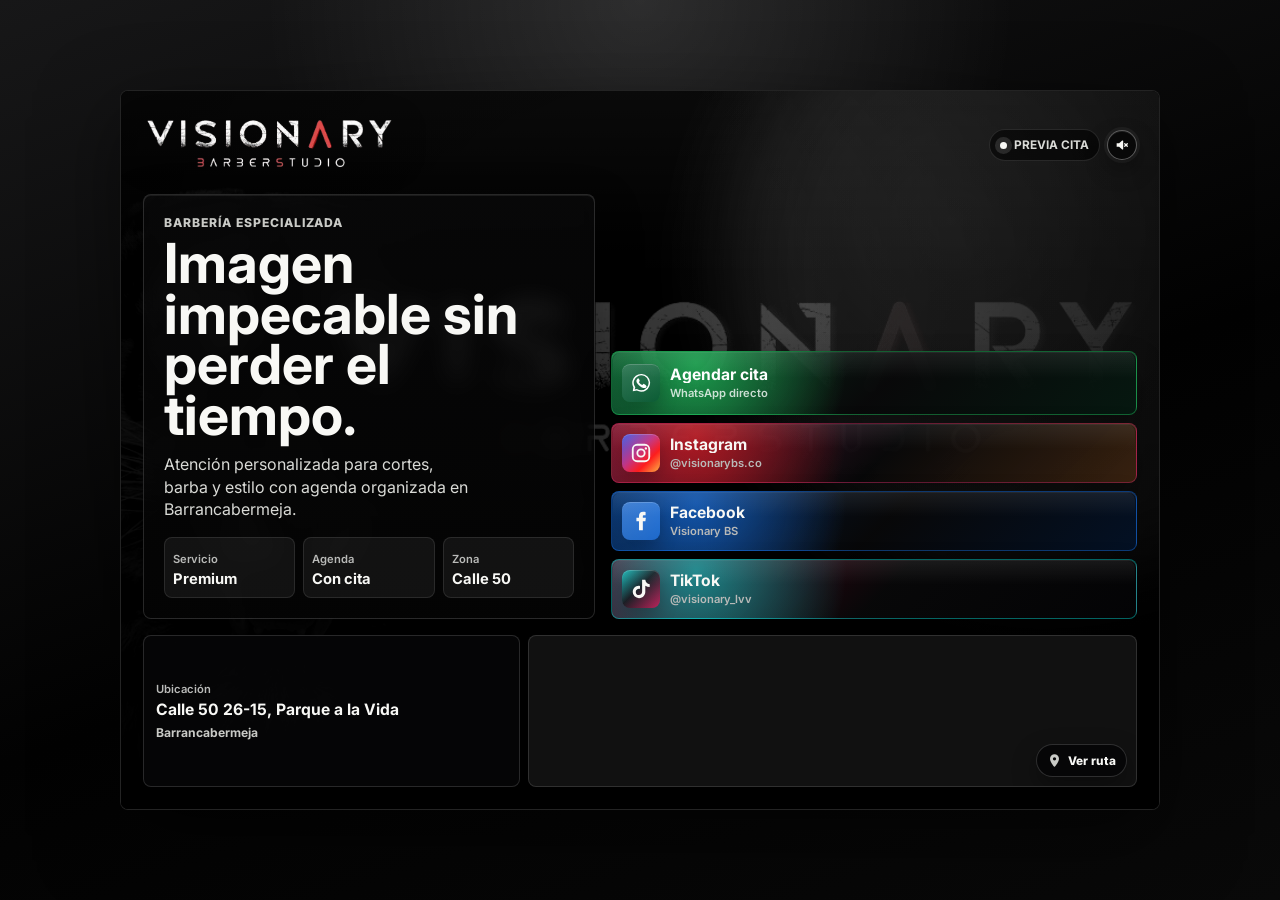
==== commit da0b4569: "Add premium social button colors" ====
--- a/index.html
+++ b/index.html
@@ -63,7 +63,7 @@
       </div>
 
       <nav class="action-grid" aria-label="Redes y contacto">
-        <a class="action-card primary" data-network="whatsapp" href="https://api.whatsapp.com/send?phone=573219553568&text=Hola%20equipo%20Visionary%2C%20me%20gustar%C3%ADa%20agendar%20una%20cita%2C%20por%20favor.">
+        <a class="action-card primary" data-network="whatsapp" href="https://wa.me/573219553568?text=Hola%20equipo%20Visionary%2C%20me%20gustar%C3%ADa%20agendar%20una%20cita%2C%20por%20favor.">
           <span class="action-icon" aria-hidden="true">
             <svg viewBox="0 0 24 24" role="img"><path d="M19.1 4.9A9.8 9.8 0 0 0 3.7 16.7L3 21l4.4-.7a9.7 9.7 0 0 0 4.7 1.2h.1a9.8 9.8 0 0 0 6.9-16.6ZM12.2 19.8h-.1a8 8 0 0 1-4.1-1.1l-.3-.2-2.6.7.7-2.5-.2-.3a8.1 8.1 0 1 1 6.6 3.4Zm4.5-6c-.2-.1-1.4-.7-1.6-.8-.2-.1-.4-.1-.6.1-.2.3-.6.8-.8.9-.1.2-.3.2-.6.1-.2-.1-1-.4-2-1.2-.7-.6-1.2-1.4-1.4-1.6-.1-.3 0-.4.1-.5l.4-.5c.1-.2.2-.3.3-.5.1-.2 0-.4 0-.5l-.7-1.7c-.2-.4-.4-.4-.6-.4h-.5c-.2 0-.5.1-.7.3-.2.3-1 1-1 2.3s1 2.6 1.1 2.8c.1.2 2 3 4.8 4.2.7.3 1.2.5 1.6.6.7.2 1.3.2 1.8.1.6-.1 1.4-.6 1.6-1.1.2-.5.2-1 .2-1.1-.1-.1-.2-.2-.4-.3Z"/></svg>
           </span>
--- a/style.css
+++ b/style.css
@@ -488,17 +488,27 @@
 
 .action-card {
   position: relative;
+  --network-a: rgba(255, 255, 255, 0.18);
+  --network-b: rgba(255, 255, 255, 0.08);
+  --network-c: rgba(255, 255, 255, 0.02);
+  --network-glow: rgba(255, 255, 255, 0.18);
+  --network-border: rgba(255, 255, 255, 0.2);
   display: flex;
   align-items: center;
   min-width: 0;
   min-height: 58px;
   gap: 10px;
   padding: 10px;
-  border: 1px solid var(--line);
+  border: 1px solid var(--network-border);
   border-radius: 8px;
-  background: rgba(7, 7, 8, 0.58);
-  box-shadow: inset 0 1px 0 rgba(255, 255, 255, 0.07);
-  transition: transform 180ms ease, border-color 180ms ease, background 180ms ease;
+  background:
+    radial-gradient(circle at 16% 18%, var(--network-a), transparent 34%),
+    linear-gradient(135deg, var(--network-b), rgba(8, 8, 9, 0.82) 52%, var(--network-c)),
+    rgba(7, 7, 8, 0.66);
+  box-shadow:
+    inset 0 1px 0 rgba(255, 255, 255, 0.12),
+    0 14px 30px rgba(0, 0, 0, 0.26);
+  transition: transform 180ms ease, border-color 180ms ease, background 180ms ease, box-shadow 180ms ease;
 }
 
 .action-card::after {
@@ -507,16 +517,32 @@
   border-radius: inherit;
   content: "";
   opacity: 0;
-  background: linear-gradient(135deg, rgba(255, 255, 255, 0.16), transparent 55%);
+  background:
+    linear-gradient(115deg, transparent 0 22%, rgba(255, 255, 255, 0.24) 39%, transparent 56%),
+    radial-gradient(circle at 88% 15%, var(--network-glow), transparent 36%);
   transition: opacity 180ms ease;
+}
+
+.action-card::before {
+  position: absolute;
+  inset: 1px;
+  border-radius: 7px;
+  content: "";
+  pointer-events: none;
+  background: linear-gradient(180deg, rgba(255, 255, 255, 0.12), transparent 42%);
+  opacity: 0.62;
 }
 
 .action-card:hover,
 .action-card:focus-visible,
 .action-card.is-active {
-  border-color: rgba(255, 255, 255, 0.34);
-  background: rgba(18, 18, 19, 0.94);
-  transform: translateY(-2px);
+  border-color: rgba(255, 255, 255, 0.48);
+  box-shadow:
+    inset 0 1px 0 rgba(255, 255, 255, 0.18),
+    0 0 0 1px rgba(255, 255, 255, 0.08),
+    0 16px 36px rgba(0, 0, 0, 0.34),
+    0 0 34px var(--network-glow);
+  transform: translateY(-2px) scale(1.01);
 }
 
 .action-card:hover::after,
@@ -528,10 +554,6 @@
 .action-card.primary {
   grid-column: 1 / -1;
   min-height: 64px;
-  border-color: rgba(255, 255, 255, 0.36);
-  background:
-    linear-gradient(135deg, rgba(255, 255, 255, 0.2), rgba(255, 255, 255, 0.08) 42%, rgba(0, 0, 0, 0.74)),
-    #080809;
   color: #fff;
 }
 
@@ -546,11 +568,18 @@
   height: 38px;
   border-radius: 8px;
   place-items: center;
-  background: rgba(255, 255, 255, 0.1);
+  background:
+    linear-gradient(145deg, rgba(255, 255, 255, 0.18), rgba(255, 255, 255, 0.04)),
+    var(--network-a);
+  box-shadow:
+    inset 0 1px 0 rgba(255, 255, 255, 0.18),
+    0 8px 18px rgba(0, 0, 0, 0.2);
 }
 
 .action-card.primary .action-icon {
-  background: rgba(0, 0, 0, 0.18);
+  background:
+    linear-gradient(145deg, rgba(255, 255, 255, 0.16), rgba(0, 0, 0, 0.08)),
+    rgba(10, 95, 57, 0.72);
 }
 
 .action-icon svg {
@@ -579,6 +608,50 @@
   overflow: hidden;
   text-overflow: ellipsis;
   white-space: nowrap;
+}
+
+.action-card[data-network="whatsapp"] {
+  --network-a: rgba(37, 211, 102, 0.68);
+  --network-b: rgba(18, 140, 84, 0.34);
+  --network-c: rgba(5, 28, 18, 0.78);
+  --network-glow: rgba(37, 211, 102, 0.28);
+  --network-border: rgba(37, 211, 102, 0.42);
+}
+
+.action-card[data-network="instagram"] {
+  --network-a: rgba(253, 29, 29, 0.6);
+  --network-b: rgba(193, 53, 132, 0.42);
+  --network-c: rgba(245, 133, 41, 0.2);
+  --network-glow: rgba(225, 48, 108, 0.3);
+  --network-border: rgba(225, 48, 108, 0.42);
+}
+
+.action-card[data-network="instagram"] .action-icon {
+  background:
+    linear-gradient(135deg, #405de6, #c13584 45%, #fd1d1d 70%, #fcb045),
+    rgba(255, 255, 255, 0.12);
+}
+
+.action-card[data-network="facebook"] {
+  --network-a: rgba(24, 119, 242, 0.64);
+  --network-b: rgba(8, 80, 172, 0.34);
+  --network-c: rgba(3, 20, 45, 0.78);
+  --network-glow: rgba(24, 119, 242, 0.28);
+  --network-border: rgba(24, 119, 242, 0.42);
+}
+
+.action-card[data-network="tiktok"] {
+  --network-a: rgba(0, 242, 234, 0.54);
+  --network-b: rgba(255, 0, 80, 0.32);
+  --network-c: rgba(3, 3, 5, 0.82);
+  --network-glow: rgba(0, 242, 234, 0.24);
+  --network-border: rgba(0, 242, 234, 0.4);
+}
+
+.action-card[data-network="tiktok"] .action-icon {
+  background:
+    linear-gradient(135deg, rgba(0, 242, 234, 0.64), rgba(10, 10, 14, 0.72) 46%, rgba(255, 0, 80, 0.66)),
+    rgba(255, 255, 255, 0.1);
 }
 
 .location-panel {
